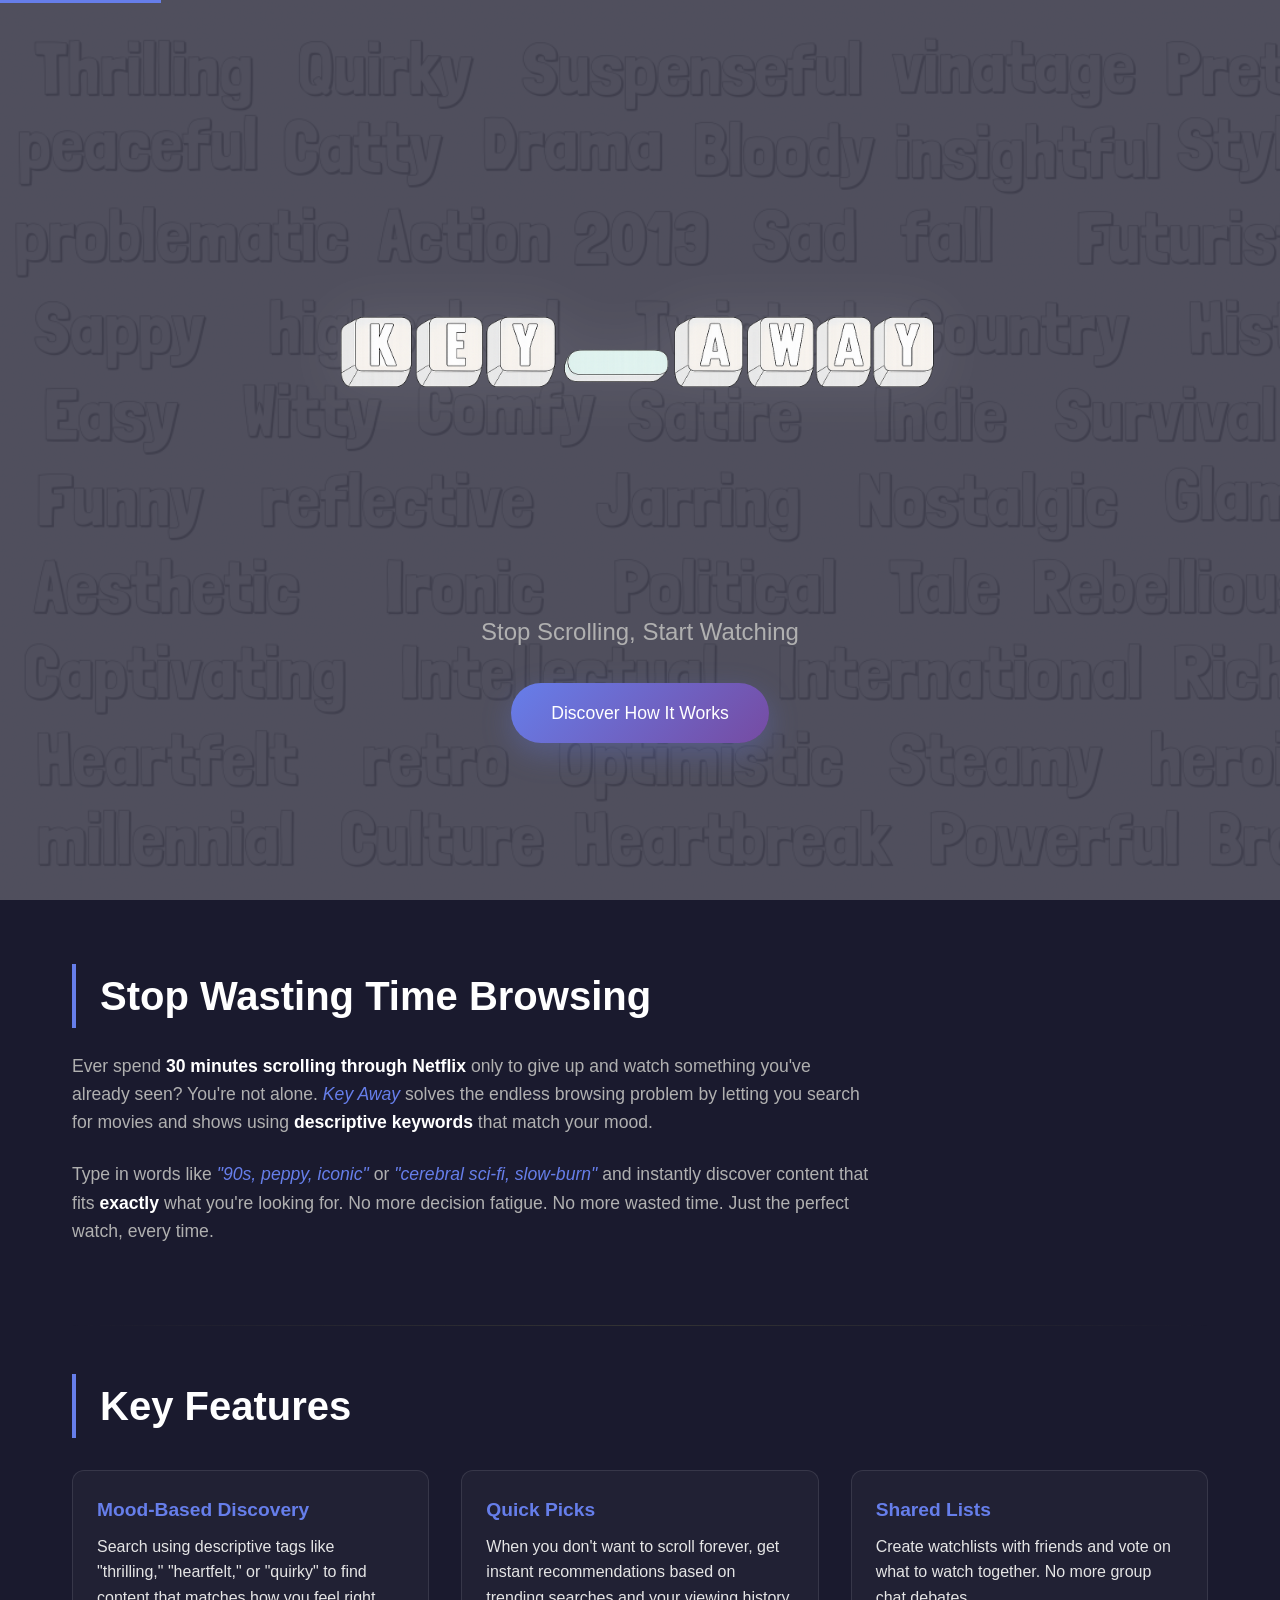
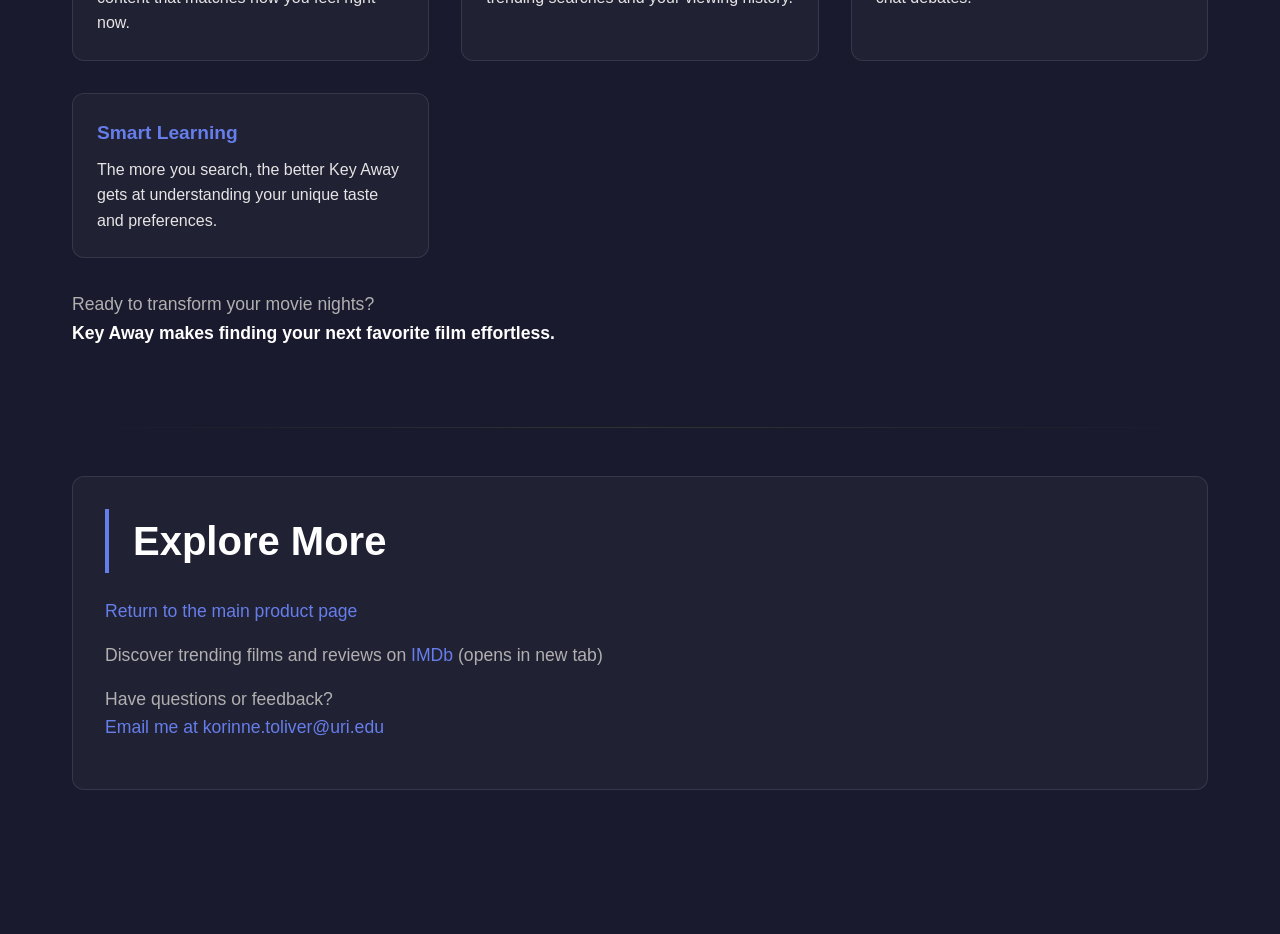
==== product_site/key_away.html @ 996a49e9 "index.html file add on/cpanel.yml add on Created a index.html file and created a cpanel deployment s" ====
<!DOCTYPE html>
<!-- 
    Name: Korinne Toliver
    Date: 12/02/2025
    Description: Key Away landing page - a keyword-based movie discovery platform
    AI-assisted suggestion: Enhanced styling, layout improvements, and responsive design
    with dark cinematic theme were refined with help from Claude.
-->
<html lang="en">

<head>
    <meta charset="UTF-8">
    <meta name="viewport" content="width=device-width, initial-scale=1.0">
    <title>Key Away – Find Your Perfect Watch in Seconds</title>

    <style>
        /* ===== CSS Reset ===== */
        * {
            margin: 0;
            padding: 0;
            box-sizing: border-box;
        }

        /* ===== Moving background image section ===== */
        .moving-bg {
            position: fixed;
            top: 0;
            left: 0;
            width: 195%;
            height: 100vh;
            background-image: url("background.png");
            background-repeat: repeat-x;
            background-size: contain;
            animation: slideBG 60s linear infinite;
            z-index: -1;
            opacity: 0.25;
        }

        @keyframes slideBG {
            from {
                transform: translateX(0);
            }
            to {
                transform: translateX(-50%);
            }
        }

        /* ===== Basic page typography/layout ===== */
        body {
            font-family: -apple-system, BlinkMacSystemFont, 'Segoe UI', Arial, sans-serif;
            background-color: #1a1a2e;
            color: #e5e5e5;
            line-height: 1.6;
            overflow-x: hidden;
        }

        /* ===== Hero Section ===== */
        .hero {
            min-height: 100vh;
            display: flex;
            flex-direction: column;
            align-items: center;
            justify-content: center;
            text-align: center;
            padding: 2rem;
            position: relative;
        }

        .logo-container {
            margin-bottom: 3rem;
            animation: fadeInDown 1s ease-out;
        }

        .logo-container img {
            width: 100%;
            max-width: 600px;
            height: auto;
            filter: drop-shadow(0 0 30px rgba(255, 255, 255, 0.1));
        }

        @keyframes fadeInDown {
            from {
                opacity: 0;
                transform: translateY(-30px);
            }
            to {
                opacity: 1;
                transform: translateY(0);
            }
        }

        .tagline {
            font-size: 1.5rem;
            font-weight: 300;
            margin-bottom: 2rem;
            color: #b0b0b0;
            animation: fadeIn 1.5s ease-out;
        }

        @keyframes fadeIn {
            from {
                opacity: 0;
            }
            to {
                opacity: 1;
            }
        }

        .cta-button {
            display: inline-block;
            padding: 1rem 2.5rem;
            font-size: 1.1rem;
            font-weight: 500;
            color: #ffffff;
            background: linear-gradient(135deg, #667eea 0%, #764ba2 100%);
            border: none;
            border-radius: 50px;
            text-decoration: none;
            cursor: pointer;
            transition: all 0.3s ease;
            box-shadow: 0 10px 30px rgba(102, 126, 234, 0.3);
            animation: fadeIn 2s ease-out;
        }

        .cta-button:hover {
            transform: translateY(-3px);
            box-shadow: 0 15px 40px rgba(102, 126, 234, 0.4);
        }

        .cta-button:focus {
            outline: 2px solid #667eea;
            outline-offset: 3px;
        }

        /* ===== Main Content ===== */
        main {
            max-width: 1200px;
            margin: 0 auto;
            padding: 4rem 2rem;
        }

        .content-section {
            margin-bottom: 5rem;
            animation: fadeInUp 1s ease-out;
        }

        @keyframes fadeInUp {
            from {
                opacity: 0;
                transform: translateY(30px);
            }
            to {
                opacity: 1;
                transform: translateY(0);
            }
        }

        h2 {
            font-size: 2.5rem;
            font-weight: 600;
            margin-bottom: 1.5rem;
            color: #ffffff;
            border-left: 4px solid #667eea;
            padding-left: 1.5rem;
        }

        p {
            font-size: 1.1rem;
            margin-bottom: 1.5rem;
            color: #b0b0b0;
            max-width: 800px;
        }

        strong {
            color: #ffffff;
            font-weight: 600;
        }

        em {
            color: #667eea;
            font-style: italic;
        }

        hr {
            border: none;
            height: 1px;
            background: linear-gradient(to right, transparent, #333, transparent);
            margin: 3rem 0;
        }

        /* ===== Features List ===== */
        .features-list {
            list-style: none;
            display: grid;
            grid-template-columns: repeat(auto-fit, minmax(280px, 1fr));
            gap: 2rem;
            margin: 2rem 0;
        }

        .features-list li {
            background: rgba(255, 255, 255, 0.03);
            padding: 1.5rem;
            border-radius: 12px;
            border: 1px solid rgba(255, 255, 255, 0.1);
            transition: all 0.3s ease;
        }

        .features-list li:hover {
            background: rgba(255, 255, 255, 0.05);
            transform: translateY(-5px);
            border-color: #667eea;
        }

        .features-list strong {
            display: block;
            font-size: 1.2rem;
            margin-bottom: 0.5rem;
            color: #667eea;
        }

        /* ===== Links Section ===== */
        .links-section {
            background: rgba(255, 255, 255, 0.03);
            padding: 2rem;
            border-radius: 12px;
            border: 1px solid rgba(255, 255, 255, 0.1);
        }

        .links-section p {
            margin-bottom: 1rem;
        }

        a {
            color: #667eea;
            text-decoration: none;
            border-bottom: 1px solid transparent;
            transition: all 0.3s ease;
            font-weight: 500;
        }

        a:hover {
            color: #764ba2;
            border-bottom-color: #764ba2;
        }

        a:focus {
            outline: 2px solid #667eea;
            outline-offset: 3px;
            border-radius: 2px;
        }

        /* ===== Skip to main content (accessibility) ===== */
        .skip-link {
            position: absolute;
            top: -40px;
            left: 0;
            background: #667eea;
            color: white;
            padding: 8px;
            text-decoration: none;
            z-index: 100;
        }

        .skip-link:focus {
            top: 0;
        }

        /* ===== Responsive Design ===== */
        @media (max-width: 768px) {
            .logo-container img {
                max-width: 90%;
            }

            .tagline {
                font-size: 1.2rem;
            }

            h2 {
                font-size: 2rem;
            }

            .features-list {
                grid-template-columns: 1fr;
            }

            main {
                padding: 3rem 1.5rem;
            }
        }
    </style>
</head>

<body>
    <!-- Skip to main content link for keyboard users -->
    <a href="#main-content" class="skip-link">Skip to main content</a>

    <!-- Background animation with mood words -->
    <div class="moving-bg" role="presentation" aria-hidden="true"></div>

    <!-- Hero Section -->
    <section class="hero">
        <div class="logo-container">
            <img src="keyaway_logo.png" alt="Key Away - Your keyword-based movie discovery platform">
        </div>
        
        <p class="tagline">Stop Scrolling, Start Watching</p>
        
        <a href="#main-content" class="cta-button">Discover How It Works</a>
    </section>

    <!-- Main Content -->
    <main id="main-content">

        <!-- About Section -->
        <section class="content-section">
            <h2>Stop Wasting Time Browsing</h2>

            <p>
                Ever spend <strong>30 minutes scrolling through Netflix</strong> only to give up and 
                watch something you've already seen? You're not alone. <em>Key Away</em> solves the 
                endless browsing problem by letting you search for movies and shows using 
                <strong>descriptive keywords</strong> that match your mood.
            </p>

            <p>
                Type in words like <em>"90s, peppy, iconic"</em> or <em>"cerebral sci-fi, slow-burn"</em> 
                and instantly discover content that fits <strong>exactly</strong> what you're looking for. 
                No more decision fatigue. No more wasted time. Just the perfect watch, every time.
            </p>
        </section>

        <hr>

        <!-- Features Section -->
        <section class="content-section">
            <h2>Key Features</h2>

            <ul class="features-list">
                <li>
                    <strong>Mood-Based Discovery</strong>
                    Search using descriptive tags like "thrilling," "heartfelt," or "quirky" 
                    to find content that matches how you feel right now.
                </li>
                <li>
                    <strong>Quick Picks</strong>
                    When you don't want to scroll forever, get instant recommendations 
                    based on trending searches and your viewing history.
                </li>
                <li>
                    <strong>Shared Lists</strong>
                    Create watchlists with friends and vote on what to watch together. 
                    No more group chat debates.
                </li>
                <li>
                    <strong>Smart Learning</strong>
                    The more you search, the better Key Away gets at understanding 
                    your unique taste and preferences.
                </li>
            </ul>

            <p>
                Ready to transform your movie nights?<br>
                <strong>Key Away makes finding your next favorite film effortless.</strong>
            </p>
        </section>

        <hr>

        <!-- Links Section -->
        <section class="content-section links-section">
            <h2>Explore More</h2>

            <p>
                <a href="index.html">Return to the main product page</a>
            </p>

            <p>
                Discover trending films and reviews on 
                <a href="https://www.imdb.com" target="_blank" rel="noopener noreferrer">
                    IMDb
                </a> (opens in new tab)
            </p>

            <p>
                Have questions or feedback?<br>
                <a href="mailto:korinne.toliver@uri.edu">Email me at korinne.toliver@uri.edu</a>
            </p>
        </section>

    </main>

</body>

</html>
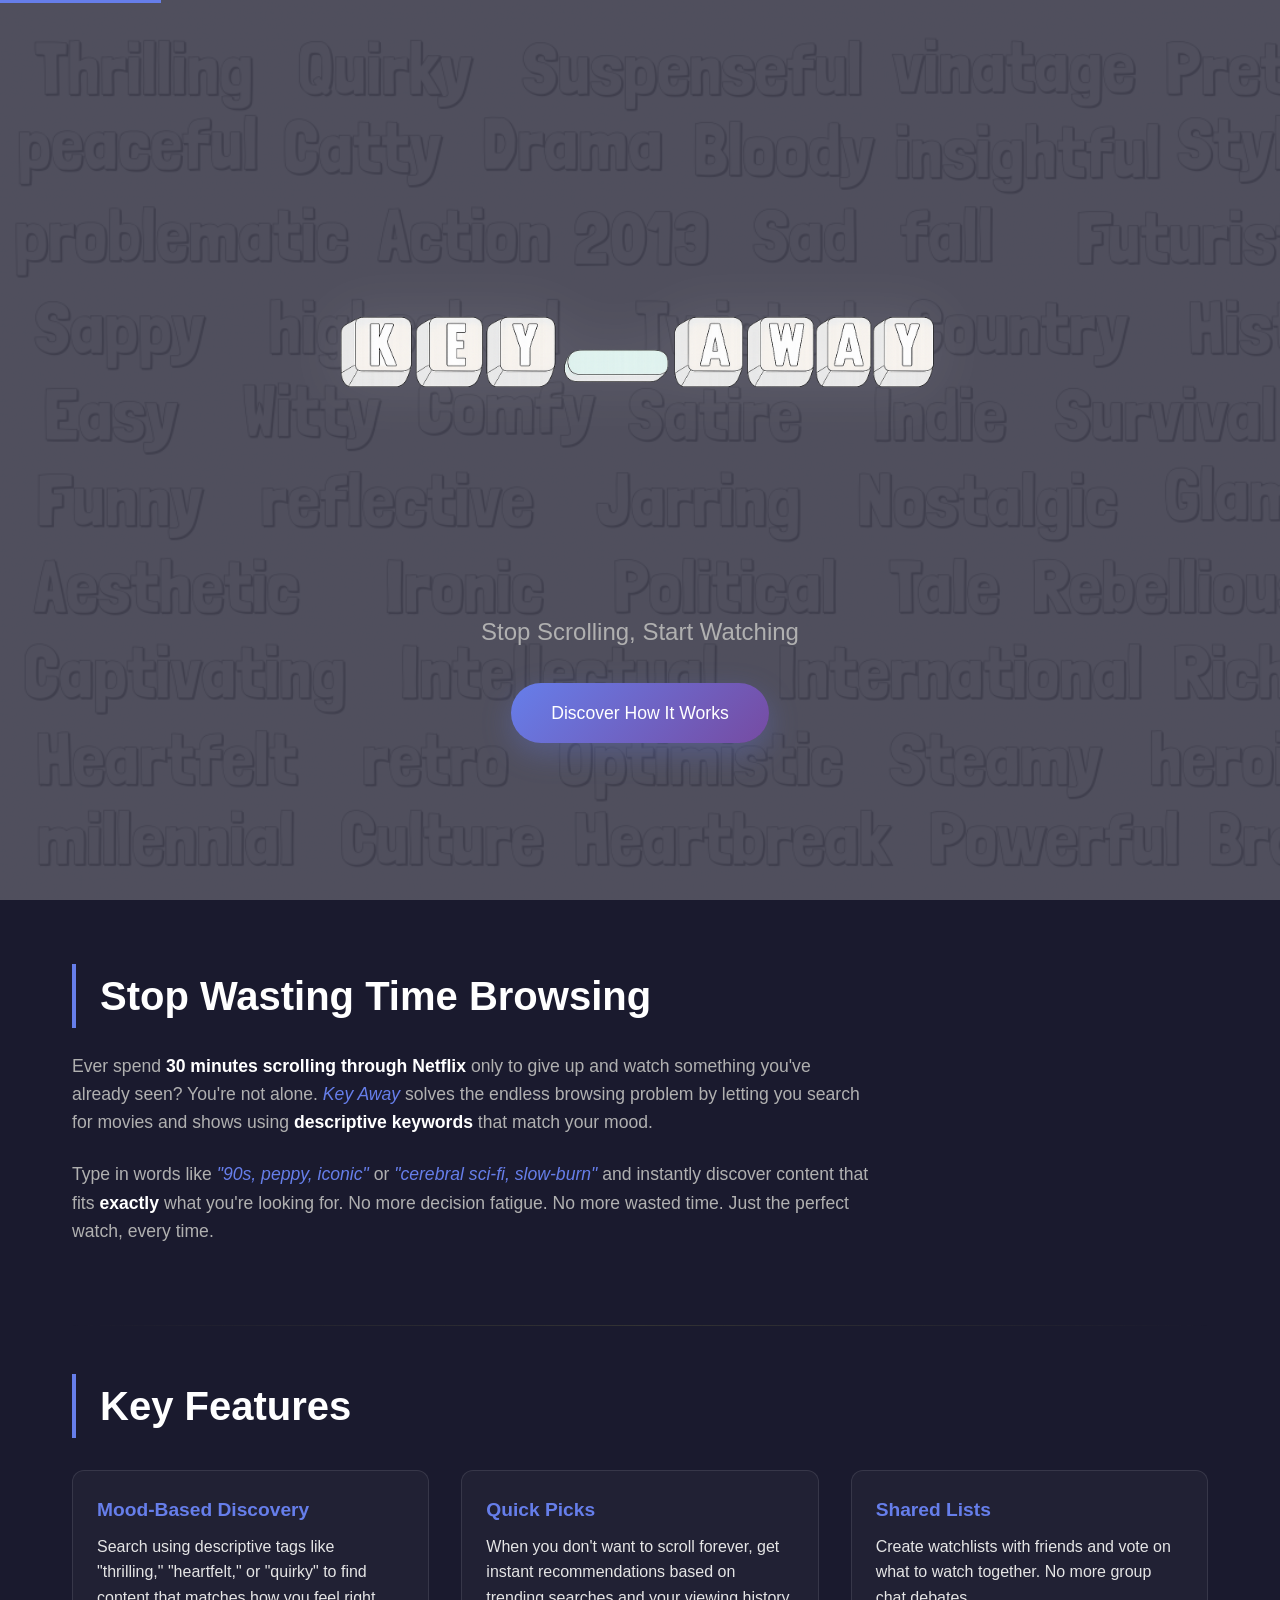
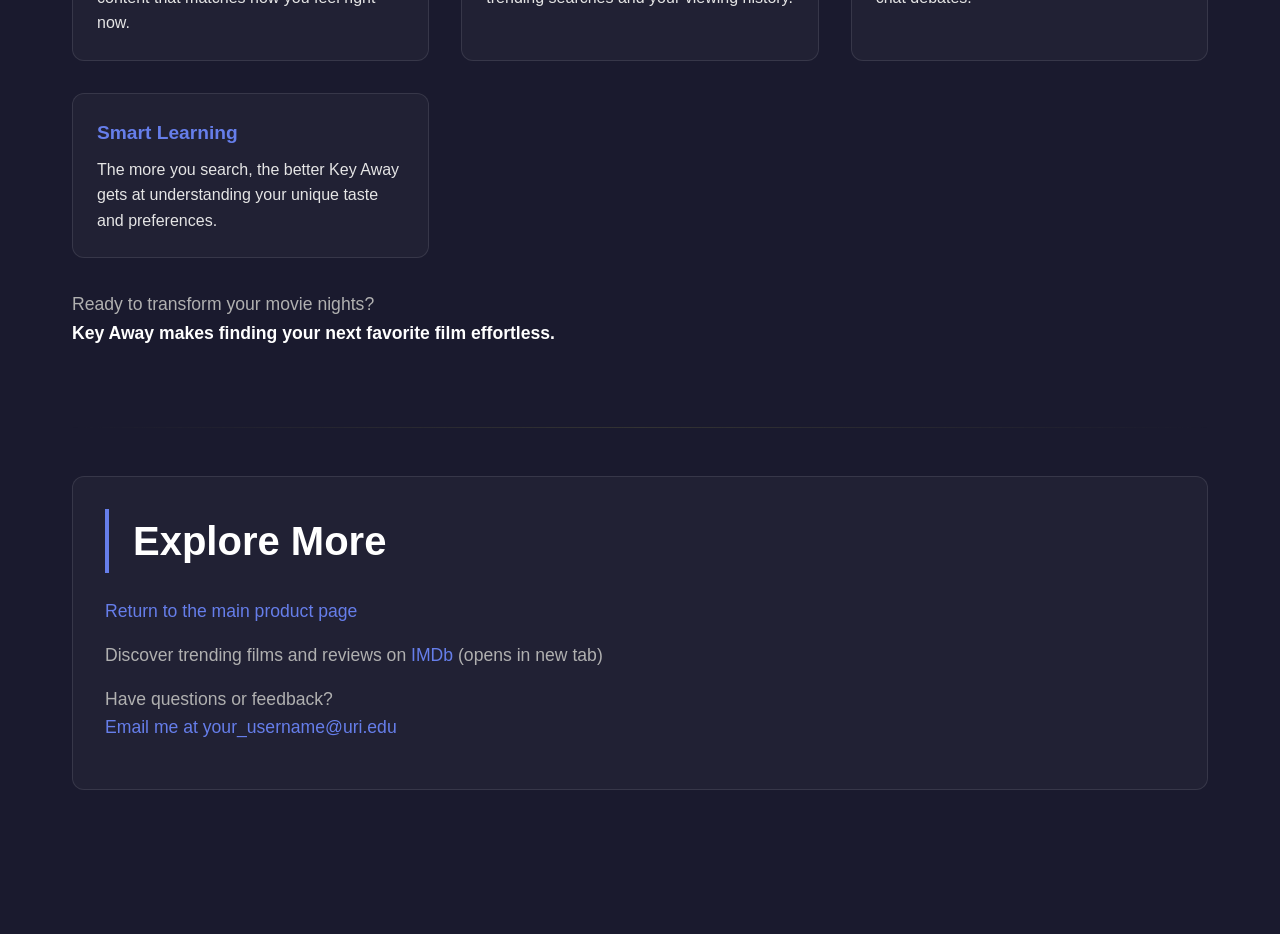
==== commit 165dbf45: "updated key_away.html Added link to webpage on cpanel" ====
--- a/product_site/key_away.html
+++ b/product_site/key_away.html
@@ -371,7 +371,7 @@
             <h2>Explore More</h2>
 
             <p>
-                <a href="index.html">Return to the main product page</a>
+                <a href="https://korinnetoliver.rhody.dev/portfolio/key_away.html">Return to the main product page</a>
             </p>
 
             <p>
@@ -383,7 +383,7 @@
 
             <p>
                 Have questions or feedback?<br>
-                <a href="mailto:korinne.toliver@uri.edu">Email me at korinne.toliver@uri.edu</a>
+                <a href="mailto:your_username@uri.edu">Email me at your_username@uri.edu</a>
             </p>
         </section>
 
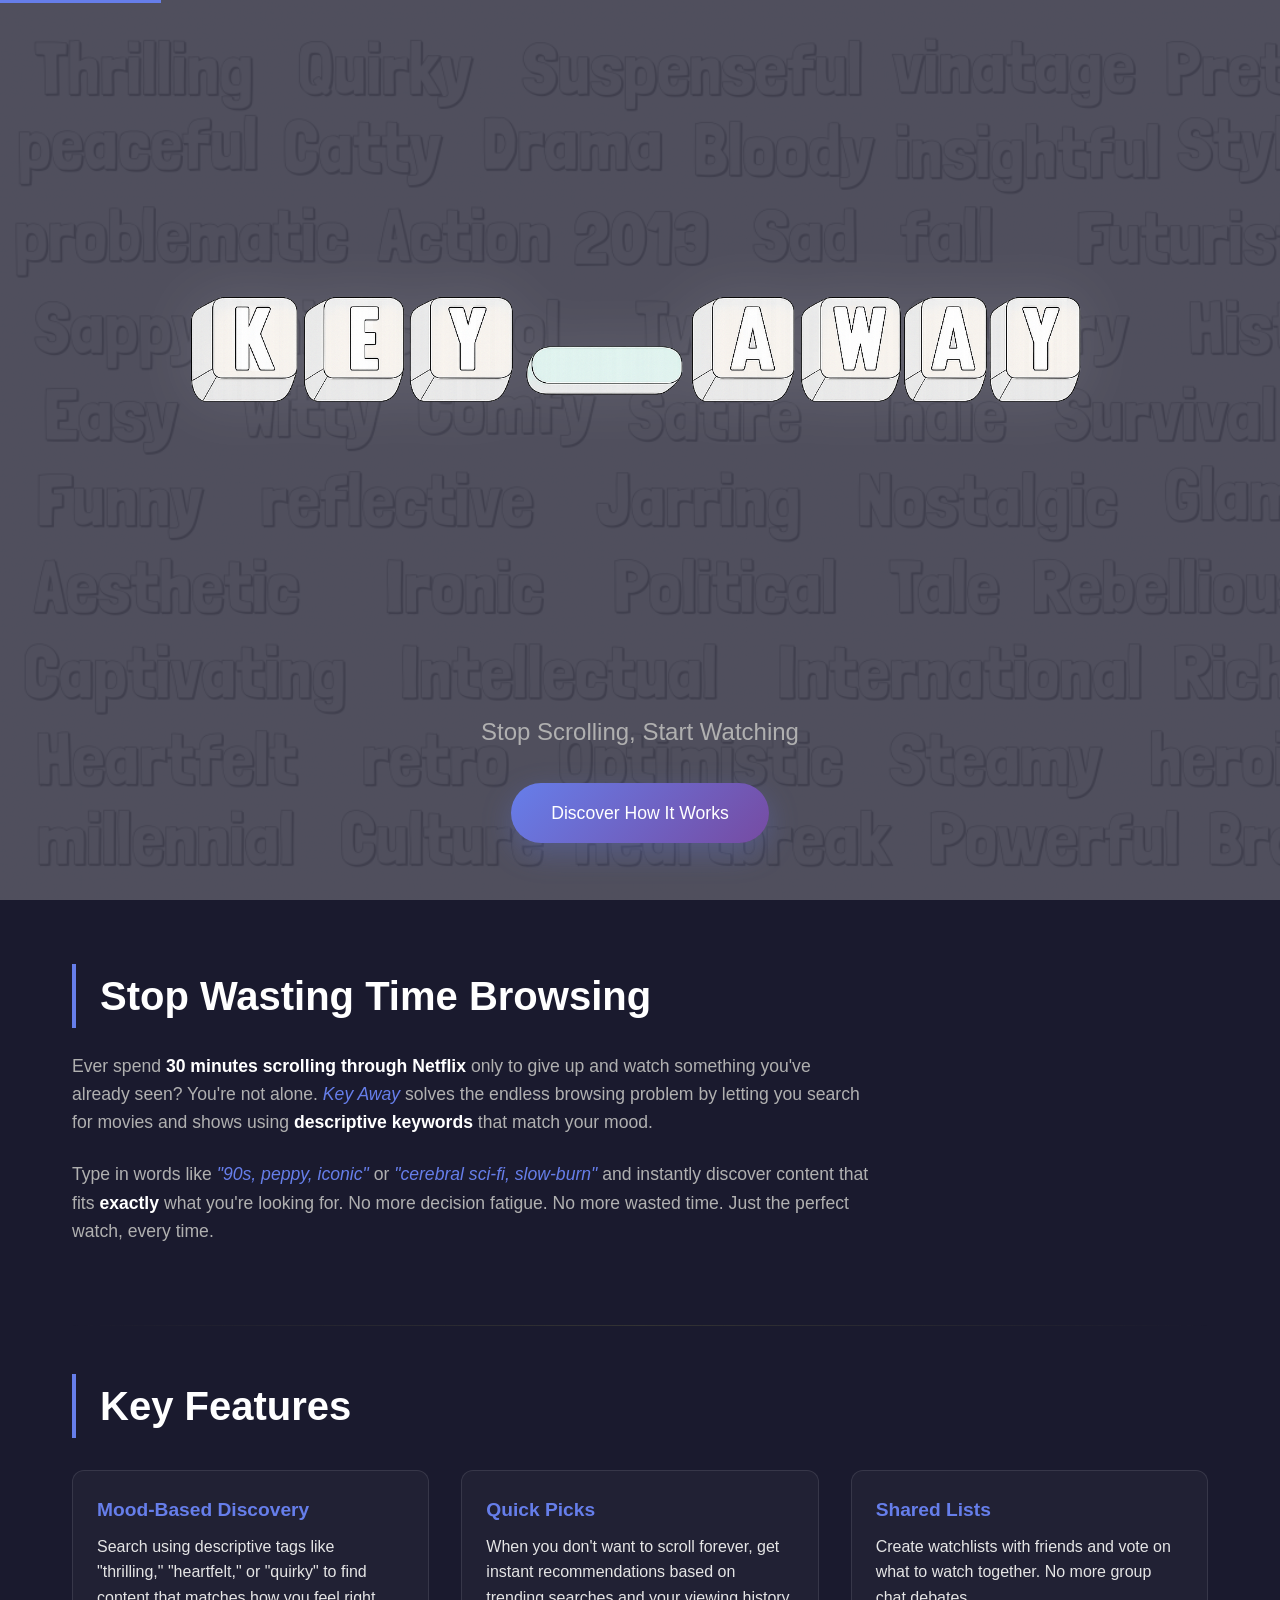
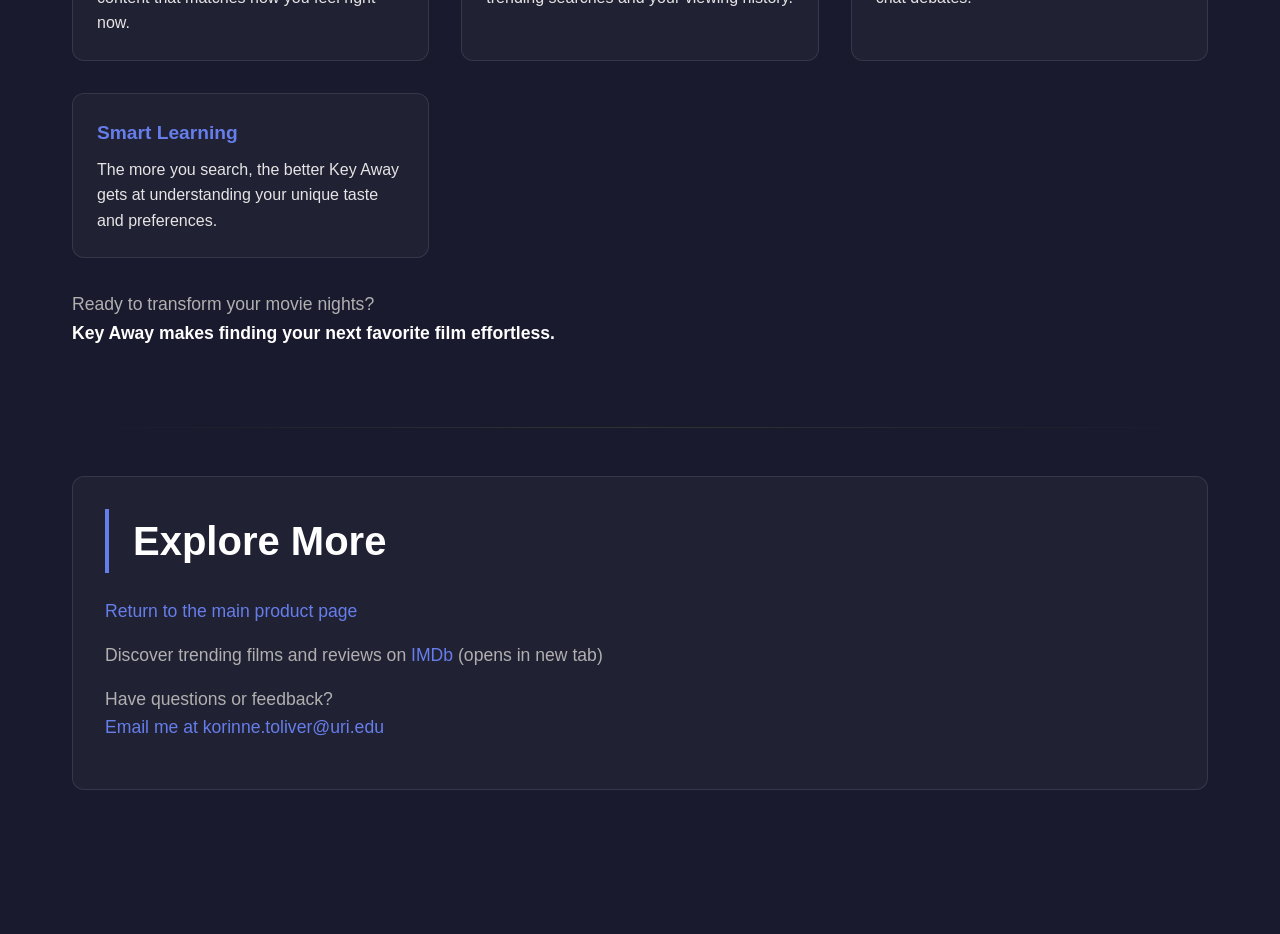
==== commit 95a52339: "example_webpage.html add on images inside product_site add on new pngs add on added a new index.html" ====
--- a/product_site/key_away.html
+++ b/product_site/key_away.html
@@ -28,7 +28,7 @@
             left: 0;
             width: 195%;
             height: 100vh;
-            background-image: url("background.png");
+            background-image: url("Images/background.png");
             background-repeat: repeat-x;
             background-size: contain;
             animation: slideBG 60s linear infinite;
@@ -72,8 +72,8 @@
         }
 
         .logo-container img {
-            width: 100%;
-            max-width: 600px;
+            width: 100;
+            max-width: 900px;
             height: auto;
             filter: drop-shadow(0 0 30px rgba(255, 255, 255, 0.1));
         }
@@ -300,7 +300,7 @@
     <!-- Hero Section -->
     <section class="hero">
         <div class="logo-container">
-            <img src="keyaway_logo.png" alt="Key Away - Your keyword-based movie discovery platform">
+            <img src="Images/keyaway_logo.png" alt="Key Away - Your keyword-based movie discovery platform">
         </div>
         
         <p class="tagline">Stop Scrolling, Start Watching</p>
@@ -383,7 +383,7 @@
 
             <p>
                 Have questions or feedback?<br>
-                <a href="mailto:your_username@uri.edu">Email me at your_username@uri.edu</a>
+                <a href="mailto:korinne.toliver@uri.edu">Email me at korinne.toliver@uri.edu</a>
             </p>
         </section>
 
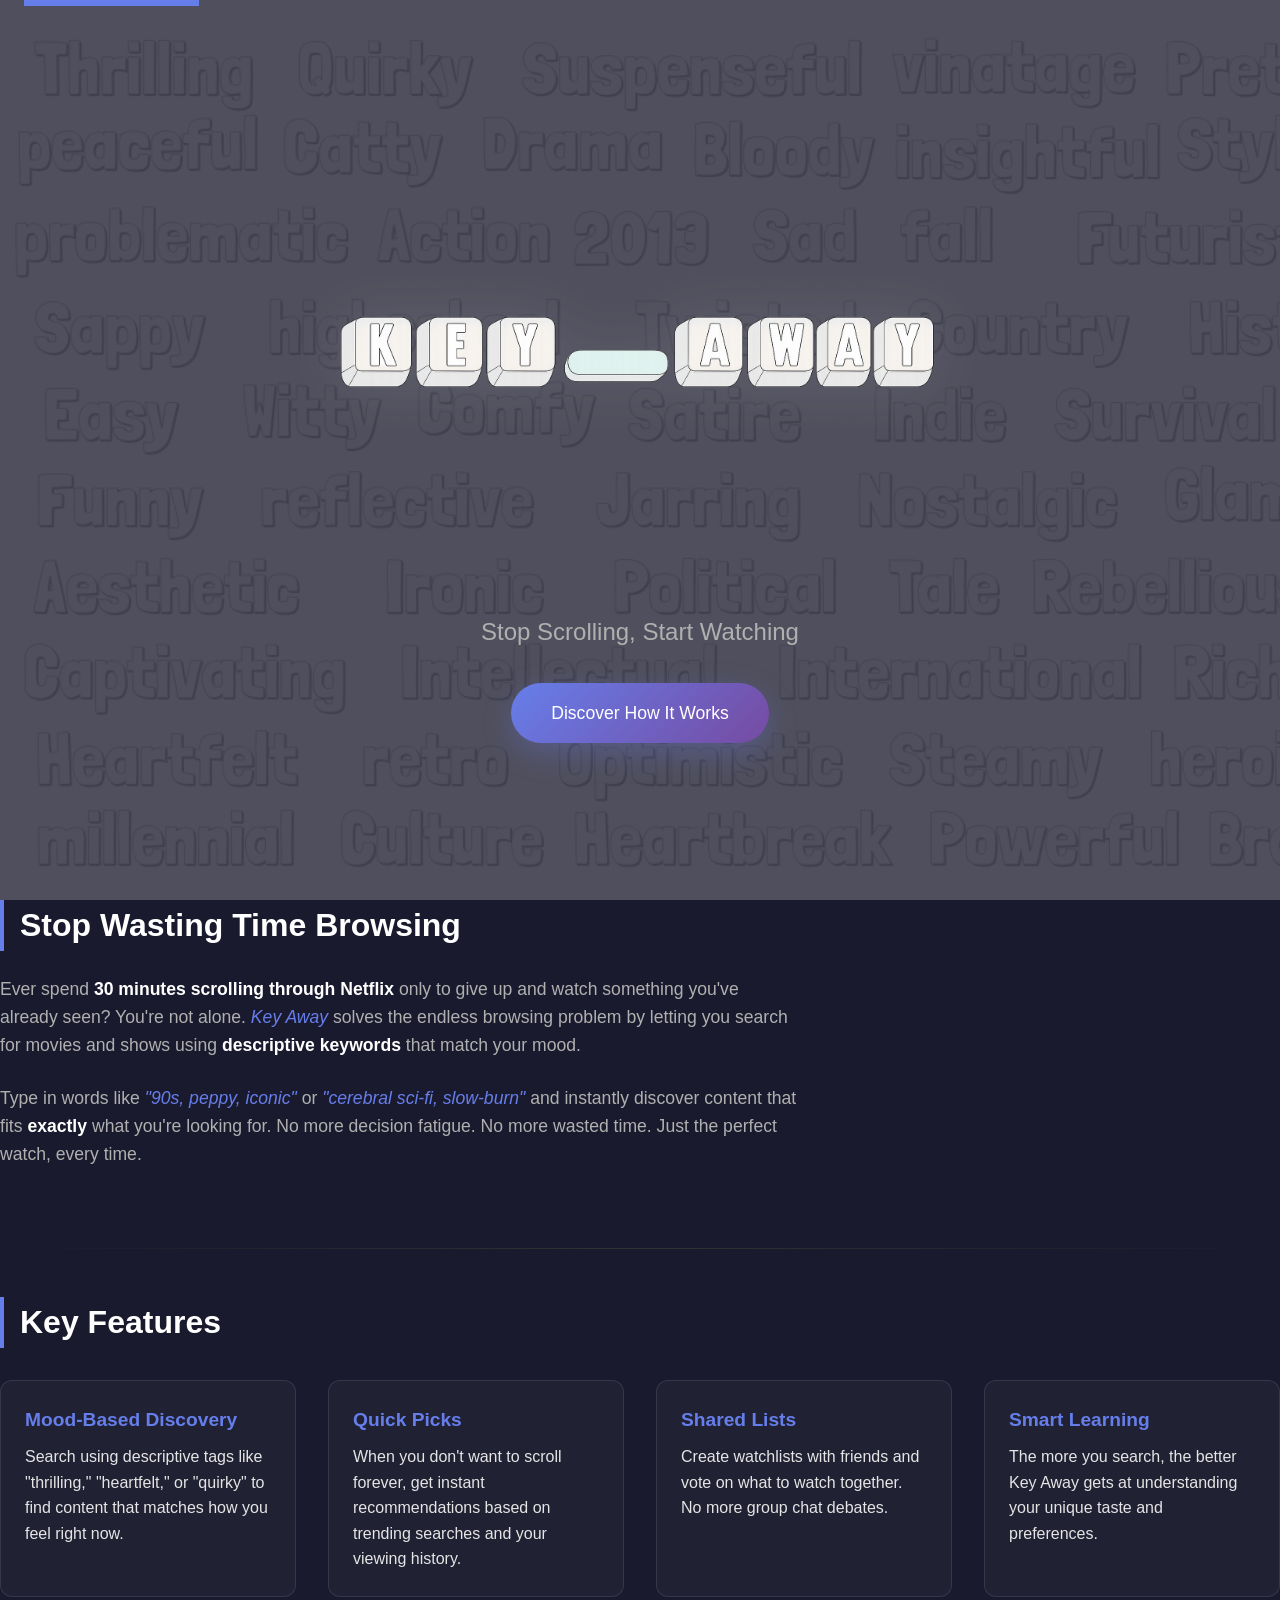
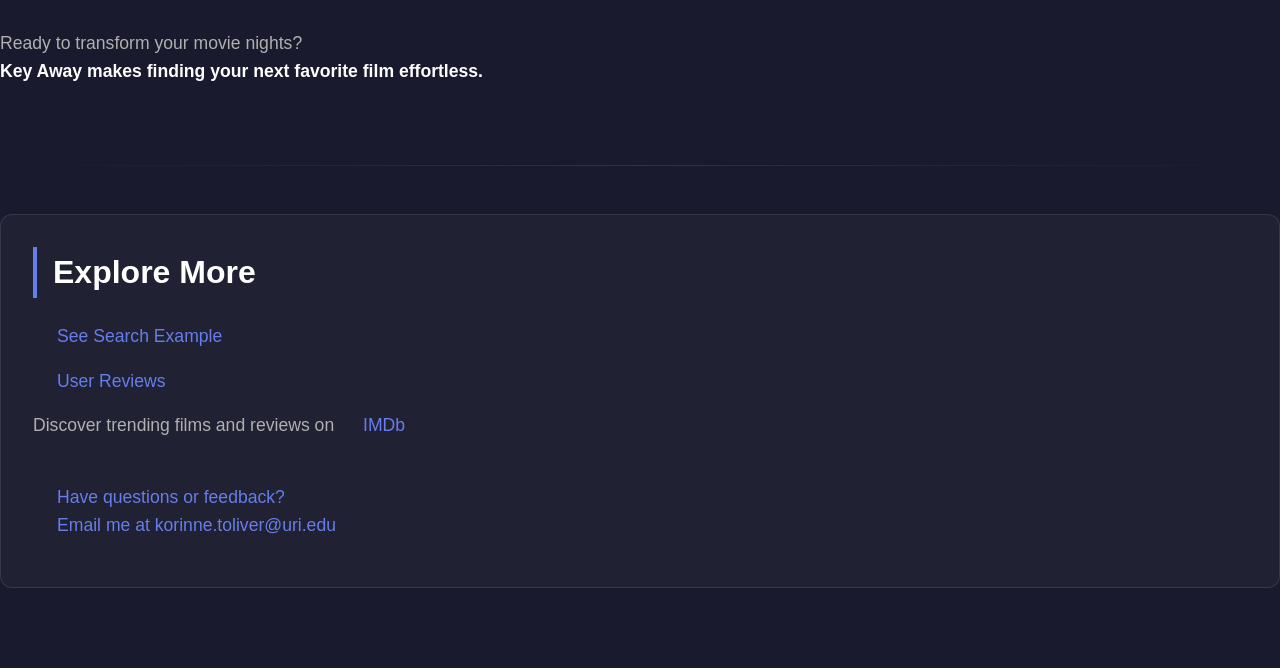
==== commit f89f55fc: "add style sheet/added a review.html file added a styl.css shett and made a review.html file" ====
--- a/product_site/key_away.html
+++ b/product_site/key_away.html
@@ -11,286 +11,13 @@
 <head>
     <meta charset="UTF-8">
     <meta name="viewport" content="width=device-width, initial-scale=1.0">
-    <title>Key Away – Find Your Perfect Watch in Seconds</title>
-
-    <style>
-        /* ===== CSS Reset ===== */
-        * {
-            margin: 0;
-            padding: 0;
-            box-sizing: border-box;
-        }
-
-        /* ===== Moving background image section ===== */
-        .moving-bg {
-            position: fixed;
-            top: 0;
-            left: 0;
-            width: 195%;
-            height: 100vh;
-            background-image: url("Images/background.png");
-            background-repeat: repeat-x;
-            background-size: contain;
-            animation: slideBG 60s linear infinite;
-            z-index: -1;
-            opacity: 0.25;
-        }
-
-        @keyframes slideBG {
-            from {
-                transform: translateX(0);
-            }
-            to {
-                transform: translateX(-50%);
-            }
-        }
-
-        /* ===== Basic page typography/layout ===== */
-        body {
-            font-family: -apple-system, BlinkMacSystemFont, 'Segoe UI', Arial, sans-serif;
-            background-color: #1a1a2e;
-            color: #e5e5e5;
-            line-height: 1.6;
-            overflow-x: hidden;
-        }
-
-        /* ===== Hero Section ===== */
-        .hero {
-            min-height: 100vh;
-            display: flex;
-            flex-direction: column;
-            align-items: center;
-            justify-content: center;
-            text-align: center;
-            padding: 2rem;
-            position: relative;
-        }
-
-        .logo-container {
-            margin-bottom: 3rem;
-            animation: fadeInDown 1s ease-out;
-        }
-
-        .logo-container img {
-            width: 100;
-            max-width: 900px;
-            height: auto;
-            filter: drop-shadow(0 0 30px rgba(255, 255, 255, 0.1));
-        }
-
-        @keyframes fadeInDown {
-            from {
-                opacity: 0;
-                transform: translateY(-30px);
-            }
-            to {
-                opacity: 1;
-                transform: translateY(0);
-            }
-        }
-
-        .tagline {
-            font-size: 1.5rem;
-            font-weight: 300;
-            margin-bottom: 2rem;
-            color: #b0b0b0;
-            animation: fadeIn 1.5s ease-out;
-        }
-
-        @keyframes fadeIn {
-            from {
-                opacity: 0;
-            }
-            to {
-                opacity: 1;
-            }
-        }
-
-        .cta-button {
-            display: inline-block;
-            padding: 1rem 2.5rem;
-            font-size: 1.1rem;
-            font-weight: 500;
-            color: #ffffff;
-            background: linear-gradient(135deg, #667eea 0%, #764ba2 100%);
-            border: none;
-            border-radius: 50px;
-            text-decoration: none;
-            cursor: pointer;
-            transition: all 0.3s ease;
-            box-shadow: 0 10px 30px rgba(102, 126, 234, 0.3);
-            animation: fadeIn 2s ease-out;
-        }
-
-        .cta-button:hover {
-            transform: translateY(-3px);
-            box-shadow: 0 15px 40px rgba(102, 126, 234, 0.4);
-        }
-
-        .cta-button:focus {
-            outline: 2px solid #667eea;
-            outline-offset: 3px;
-        }
-
-        /* ===== Main Content ===== */
-        main {
-            max-width: 1200px;
-            margin: 0 auto;
-            padding: 4rem 2rem;
-        }
-
-        .content-section {
-            margin-bottom: 5rem;
-            animation: fadeInUp 1s ease-out;
-        }
-
-        @keyframes fadeInUp {
-            from {
-                opacity: 0;
-                transform: translateY(30px);
-            }
-            to {
-                opacity: 1;
-                transform: translateY(0);
-            }
-        }
-
-        h2 {
-            font-size: 2.5rem;
-            font-weight: 600;
-            margin-bottom: 1.5rem;
-            color: #ffffff;
-            border-left: 4px solid #667eea;
-            padding-left: 1.5rem;
-        }
-
-        p {
-            font-size: 1.1rem;
-            margin-bottom: 1.5rem;
-            color: #b0b0b0;
-            max-width: 800px;
-        }
-
-        strong {
-            color: #ffffff;
-            font-weight: 600;
-        }
-
-        em {
-            color: #667eea;
-            font-style: italic;
-        }
-
-        hr {
-            border: none;
-            height: 1px;
-            background: linear-gradient(to right, transparent, #333, transparent);
-            margin: 3rem 0;
-        }
-
-        /* ===== Features List ===== */
-        .features-list {
-            list-style: none;
-            display: grid;
-            grid-template-columns: repeat(auto-fit, minmax(280px, 1fr));
-            gap: 2rem;
-            margin: 2rem 0;
-        }
-
-        .features-list li {
-            background: rgba(255, 255, 255, 0.03);
-            padding: 1.5rem;
-            border-radius: 12px;
-            border: 1px solid rgba(255, 255, 255, 0.1);
-            transition: all 0.3s ease;
-        }
-
-        .features-list li:hover {
-            background: rgba(255, 255, 255, 0.05);
-            transform: translateY(-5px);
-            border-color: #667eea;
-        }
-
-        .features-list strong {
-            display: block;
-            font-size: 1.2rem;
-            margin-bottom: 0.5rem;
-            color: #667eea;
-        }
-
-        /* ===== Links Section ===== */
-        .links-section {
-            background: rgba(255, 255, 255, 0.03);
-            padding: 2rem;
-            border-radius: 12px;
-            border: 1px solid rgba(255, 255, 255, 0.1);
-        }
-
-        .links-section p {
-            margin-bottom: 1rem;
-        }
-
-        a {
-            color: #667eea;
-            text-decoration: none;
-            border-bottom: 1px solid transparent;
-            transition: all 0.3s ease;
-            font-weight: 500;
-        }
-
-        a:hover {
-            color: #764ba2;
-            border-bottom-color: #764ba2;
-        }
-
-        a:focus {
-            outline: 2px solid #667eea;
-            outline-offset: 3px;
-            border-radius: 2px;
-        }
-
-        /* ===== Skip to main content (accessibility) ===== */
-        .skip-link {
-            position: absolute;
-            top: -40px;
-            left: 0;
-            background: #667eea;
-            color: white;
-            padding: 8px;
-            text-decoration: none;
-            z-index: 100;
-        }
-
-        .skip-link:focus {
-            top: 0;
-        }
-
-        /* ===== Responsive Design ===== */
-        @media (max-width: 768px) {
-            .logo-container img {
-                max-width: 90%;
-            }
-
-            .tagline {
-                font-size: 1.2rem;
-            }
-
-            h2 {
-                font-size: 2rem;
-            }
-
-            .features-list {
-                grid-template-columns: 1fr;
-            }
-
-            main {
-                padding: 3rem 1.5rem;
-            }
-        }
-    </style>
+    <title>Key Away - Find Your Perfect Watch in Seconds</title>
+    
+    <!-- Link to external stylesheet -->
+    <link rel="stylesheet" href="styles.css">
 </head>
 
-<body>
+<body class="home-page">
     <!-- Skip to main content link for keyboard users -->
     <a href="#main-content" class="skip-link">Skip to main content</a>
 
@@ -305,7 +32,7 @@
         
         <p class="tagline">Stop Scrolling, Start Watching</p>
         
-        <a href="#main-content" class="cta-button">Discover How It Works</a>
+        <a href="example_webpage.html" class="cta-button">Discover How It Works</a>
     </section>
 
     <!-- Main Content -->
@@ -371,14 +98,18 @@
             <h2>Explore More</h2>
 
             <p>
-                <a href="https://korinnetoliver.rhody.dev/portfolio/key_away.html">Return to the main product page</a>
+                <a href="example_webpage.html">See Search Example</a>
+            </p>
+
+            <p>
+                <a href="review.html">User Reviews</a>
             </p>
 
             <p>
                 Discover trending films and reviews on 
                 <a href="https://www.imdb.com" target="_blank" rel="noopener noreferrer">
                     IMDb
-                </a> (opens in new tab)
+                
             </p>
 
             <p>
--- a/product_site/styles.css
+++ b/product_site/styles.css
@@ -0,0 +1,778 @@
+/* 
+    Name: Korinne Toliver
+    Date: 12/08/2025
+    Description: External stylesheet for Key Away website - provides consistent styling
+                 across all pages including layout, colors, typography, and responsive design
+    AI-assisted suggestion: Page layout structure, grid systems, form styling, card designs,
+                           hero header with overlay, and responsive breakpoints were created
+                           with help from Claude. See separate AI documentation for details.
+*/
+
+/* ===== Moving background animation (for key_away.html only) ===== */
+.moving-bg {
+    position: fixed;
+    top: 0;
+    left: 0;
+    width: 195%;
+    height: 100vh;
+    background-image: url("Images/background.png");
+    background-repeat: repeat-x;
+    background-size: contain;
+    animation: slideBG 60s linear infinite;
+    z-index: -1;
+    opacity: 0.25;
+}
+
+@keyframes slideBG {
+    from {
+        transform: translateX(0);
+    }
+    to {
+        transform: translateX(-50%);
+    }
+}
+
+/* ===== Hero Section (for key_away.html) ===== */
+.hero {
+    min-height: 100vh;
+    display: flex;
+    flex-direction: column;
+    align-items: center;
+    justify-content: center;
+    text-align: center;
+    padding: 2rem;
+    position: relative;
+}
+
+.logo-container {
+    margin-bottom: 3rem;
+    animation: fadeInDown 1s ease-out;
+}
+
+.logo-container img {
+    width: 100%;
+    max-width: 600px;
+    height: auto;
+    filter: drop-shadow(0 0 30px rgba(255, 255, 255, 0.1));
+}
+
+@keyframes fadeInDown {
+    from {
+        opacity: 0;
+        transform: translateY(-30px);
+    }
+    to {
+        opacity: 1;
+        transform: translateY(0);
+    }
+}
+
+.tagline {
+    font-size: 1.5rem;
+    font-weight: 300;
+    margin-bottom: 2rem;
+    color: #b0b0b0;
+    animation: fadeIn 1.5s ease-out;
+}
+
+@keyframes fadeIn {
+    from {
+        opacity: 0;
+    }
+    to {
+        opacity: 1;
+    }
+}
+
+@keyframes fadeInUp {
+    from {
+        opacity: 0;
+        transform: translateY(30px);
+    }
+    to {
+        opacity: 1;
+        transform: translateY(0);
+    }
+}
+
+.cta-button {
+    display: inline-block;
+    padding: 1rem 2.5rem;
+    font-size: 1.1rem;
+    font-weight: 500;
+    color: #ffffff;
+    background: linear-gradient(135deg, #667eea 0%, #764ba2 100%);
+    border: none;
+    border-radius: 50px;
+    text-decoration: none;
+    cursor: pointer;
+    transition: all 0.3s ease;
+    box-shadow: 0 10px 30px rgba(102, 126, 234, 0.3);
+    animation: fadeIn 2s ease-out;
+}
+
+.cta-button:hover {
+    transform: translateY(-3px);
+    box-shadow: 0 15px 40px rgba(102, 126, 234, 0.4);
+}
+
+.cta-button:focus {
+    outline: 2px solid #667eea;
+    outline-offset: 3px;
+}
+
+.content-section {
+    margin-bottom: 5rem;
+    animation: fadeInUp 1s ease-out;
+}
+
+/* ===== Features List ===== */
+.features-list {
+    list-style: none;
+    display: grid;
+    grid-template-columns: repeat(auto-fit, minmax(280px, 1fr));
+    gap: 2rem;
+    margin: 2rem 0;
+}
+
+.features-list li {
+    background: rgba(255, 255, 255, 0.03);
+    padding: 1.5rem;
+    border-radius: 12px;
+    border: 1px solid rgba(255, 255, 255, 0.1);
+    transition: all 0.3s ease;
+}
+
+.features-list li:hover {
+    background: rgba(255, 255, 255, 0.05);
+    transform: translateY(-5px);
+    border-color: #667eea;
+}
+
+.features-list strong {
+    display: block;
+    font-size: 1.2rem;
+    margin-bottom: 0.5rem;
+    color: #667eea;
+}
+
+/* ===== Links Section ===== */
+.links-section {
+    background: rgba(255, 255, 255, 0.03);
+    padding: 2rem;
+    border-radius: 12px;
+    border: 1px solid rgba(255, 255, 255, 0.1);
+}
+
+.links-section p {
+    margin-bottom: 1rem;
+}
+
+/* ===== Skip to main content (accessibility) ===== */
+.skip-link {
+    position: absolute;
+    top: -40px;
+    left: 0;
+    background: #667eea;
+    color: white;
+    padding: 8px;
+    text-decoration: none;
+    z-index: 100;
+}
+
+.skip-link:focus {
+    top: 0;
+}
+
+/* ===== Override body for key_away.html ===== */
+body.home-page {
+    overflow-x: hidden;
+    padding: 0;
+}
+
+/* ===== CSS Reset ===== */
+* {
+    margin: 0;
+    padding: 0;
+    box-sizing: border-box;
+}
+
+/* ===== Basic page styling ===== */
+body {
+    font-family: -apple-system, BlinkMacSystemFont, 'Segoe UI', Arial, sans-serif;
+    background-color: #1a1a2e;
+    color: #e5e5e5;
+    line-height: 1.6;
+    padding: 2rem;
+}
+
+/* ===== Header Section ===== */
+header {
+    max-width: 1400px;
+    margin: 0 auto 4rem;
+    text-align: center;
+    padding: 2rem 2rem 0;
+}
+
+.logo {
+    max-width: 700px;
+    width: 100%;
+    height: auto;
+    margin: 0 auto;
+    display: block;
+    filter: drop-shadow(0 5px 20px rgba(0, 0, 0, 0.3));
+}
+
+/* ===== Search Info Section ===== */
+.search-info {
+    max-width: 1400px;
+    margin: 0 auto 3rem;
+    padding: 2rem;
+    background: rgba(255, 255, 255, 0.03);
+    border-radius: 12px;
+    border: 1px solid rgba(255, 255, 255, 0.1);
+}
+
+h1 {
+    font-size: 2rem;
+    color: #ffffff;
+    margin-bottom: 1rem;
+    border-left: 4px solid #667eea;
+    padding-left: 1rem;
+}
+
+.search-keywords {
+    font-size: 1.2rem;
+    color: #667eea;
+    font-weight: 600;
+    margin-bottom: 1rem;
+    display: none;
+}
+
+/* ===== Main Content ===== */
+main {
+    max-width: 1400px;
+    margin: 0 auto;
+}
+
+/* ===== Movie Results Grid ===== */
+.results-grid {
+    display: grid;
+    grid-template-columns: repeat(auto-fit, minmin(280px, 1fr));
+    gap: 2.5rem;
+    margin-bottom: 4rem;
+}
+
+.movie-card {
+    background: rgba(255, 255, 255, 0.03);
+    border-radius: 12px;
+    overflow: hidden;
+    border: 1px solid rgba(255, 255, 255, 0.1);
+    transition: all 0.3s ease;
+}
+
+.movie-card:hover {
+    transform: translateY(-10px);
+    border-color: #667eea;
+    box-shadow: 0 20px 40px rgba(102, 126, 234, 0.2);
+}
+
+.movie-poster {
+    width: 100%;
+    height: auto;
+    display: block;
+}
+
+.movie-info {
+    padding: 1.5rem;
+    text-align: center;
+}
+
+.movie-title {
+    font-size: 1.5rem;
+    font-weight: 600;
+    color: #ffffff;
+    margin-bottom: 0.5rem;
+}
+
+/* ===== Video Section ===== */
+.video-section {
+    margin: 4rem 0;
+    background: rgba(255, 255, 255, 0.03);
+    padding: 2rem;
+    border-radius: 12px;
+    border: 1px solid rgba(255, 255, 255, 0.1);
+}
+
+.video-container {
+    position: relative;
+    padding-bottom: 56.25%; /* 16:9 aspect ratio */
+    height: 0;
+    overflow: hidden;
+    max-width: 100%;
+    margin-top: 1.5rem;
+    border-radius: 8px;
+}
+
+.video-container iframe {
+    position: absolute;
+    top: 0;
+    left: 0;
+    width: 100%;
+    height: 100%;
+    border-radius: 8px;
+}
+
+/* ===== Table Section ===== */
+.table-section {
+    margin: 4rem 0;
+    background: rgba(255, 255, 255, 0.03);
+    padding: 2rem;
+    border-radius: 12px;
+    border: 1px solid rgba(255, 255, 255, 0.1);
+}
+
+h2 {
+    font-size: 2rem;
+    color: #ffffff;
+    margin-bottom: 1.5rem;
+    border-left: 4px solid #667eea;
+    padding-left: 1rem;
+}
+
+table {
+    width: 100%;
+    border-collapse: collapse;
+    margin-top: 1.5rem;
+}
+
+th {
+    background: rgba(102, 126, 234, 0.2);
+    color: #ffffff;
+    padding: 1rem;
+    text-align: left;
+    font-weight: 600;
+    border: 1px solid rgba(255, 255, 255, 0.1);
+}
+
+td {
+    padding: 1rem;
+    border: 1px solid rgba(255, 255, 255, 0.1);
+    color: #b0b0b0;
+}
+
+tr:hover {
+    background: rgba(255, 255, 255, 0.05);
+}
+
+/* ===== Form Section ===== */
+.form-section {
+    margin: 4rem 0;
+    background: rgba(255, 255, 255, 0.03);
+    padding: 2rem;
+    border-radius: 12px;
+    border: 1px solid rgba(255, 255, 255, 0.1);
+}
+
+form {
+    margin-top: 1.5rem;
+}
+
+.form-group {
+    margin-bottom: 1.5rem;
+}
+
+label {
+    display: block;
+    margin-bottom: 0.5rem;
+    color: #ffffff;
+    font-weight: 500;
+}
+
+input[type="text"],
+input[type="number"],
+select {
+    width: 100%;
+    padding: 0.75rem;
+    background: rgba(255, 255, 255, 0.05);
+    border: 1px solid rgba(255, 255, 255, 0.2);
+    border-radius: 8px;
+    color: #e5e5e5;
+    font-size: 1rem;
+}
+
+input[type="text"]:focus,
+input[type="number"]:focus,
+select:focus {
+    outline: none;
+    border-color: #667eea;
+    background: rgba(255, 255, 255, 0.08);
+}
+
+.checkbox-group {
+    display: flex;
+    gap: 2rem;
+    flex-wrap: wrap;
+}
+
+.checkbox-item {
+    display: flex;
+    align-items: center;
+    gap: 0.5rem;
+}
+
+input[type="checkbox"] {
+    width: 20px;
+    height: 20px;
+    cursor: pointer;
+}
+
+.submit-btn {
+    background: linear-gradient(135deg, #667eea 0%, #764ba2 100%);
+    color: #ffffff;
+    padding: 1rem 2.5rem;
+    border: none;
+    border-radius: 50px;
+    font-size: 1.1rem;
+    font-weight: 500;
+    cursor: pointer;
+    transition: all 0.3s ease;
+    margin-top: 1rem;
+}
+
+.submit-btn:hover {
+    transform: translateY(-3px);
+    box-shadow: 0 10px 30px rgba(102, 126, 234, 0.4);
+}
+
+/* ===== Navigation Links ===== */
+.nav-links {
+    text-align: center;
+    margin: 3rem 0;
+    padding: 2rem;
+    background: rgba(255, 255, 255, 0.03);
+    border-radius: 12px;
+    border: 1px solid rgba(255, 255, 255, 0.1);
+}
+
+a {
+    color: #667eea;
+    text-decoration: none;
+    font-weight: 500;
+    font-size: 1.1rem;
+    border-bottom: 2px solid transparent;
+    transition: all 0.3s ease;
+    margin: 0 1.5rem;
+}
+
+a:visited {
+    color: #764ba2;
+}
+
+a:hover {
+    color: #764ba2;
+    border-bottom-color: #764ba2;
+}
+
+a:focus {
+    outline: 2px solid #667eea;
+    outline-offset: 3px;
+    border-radius: 2px;
+}
+
+/* ===== Horizontal Rule ===== */
+hr {
+    border: none;
+    height: 1px;
+    background: linear-gradient(to right, transparent, #333, transparent);
+    margin: 3rem 0;
+}
+
+/* ===== Paragraph Styling ===== */
+p {
+    font-size: 1.1rem;
+    margin-bottom: 1.5rem;
+    color: #b0b0b0;
+    max-width: 800px;
+}
+
+strong {
+    color: #ffffff;
+    font-weight: 600;
+}
+
+em {
+    color: #667eea;
+    font-style: italic;
+}
+
+/* ===== REVIEW PAGE SPECIFIC STYLES ===== */
+
+/* Override body background for review page */
+body.review-page {
+    background-color: #ffe0e6;
+    padding: 0;
+}
+
+/* ===== Hero Header with Background Image ===== */
+/* AI-assisted suggestion: Hero section design with overlay effect */
+.hero-header {
+    background-image: url('Images/customer_reviews_bg.jpg');
+    background-size: cover;
+    background-position: center;
+    background-repeat: no-repeat;
+    min-height: 60vh;
+    display: flex;
+    flex-direction: column;
+    align-items: center;
+    justify-content: center;
+    text-align: center;
+    padding: 4rem 2rem;
+    position: relative;
+}
+
+/* Dark overlay for better text readability */
+.hero-header::before {
+    content: '';
+    position: absolute;
+    top: 0;
+    left: 0;
+    right: 0;
+    bottom: 0;
+    background: rgba(10, 22, 40, 0.7);
+    z-index: 1;
+}
+
+.hero-content {
+    position: relative;
+    z-index: 2;
+}
+
+.hero-header .logo {
+    max-width: 400px;
+}
+
+.subtitle {
+    font-size: 1.3rem;
+    color: #e5e5e5;
+    margin-top: 1rem;
+    text-shadow: 1px 1px 5px rgba(0, 0, 0, 0.8);
+}
+
+/* ===== Stats Section ===== */
+/* AI-assisted suggestion: Statistics grid layout */
+.stats-section {
+    display: grid;
+    grid-template-columns: repeat(auto-fit, minmax(200px, 1fr));
+    gap: 2rem;
+    margin-bottom: 4rem;
+    padding: 2rem;
+    background: rgba(255, 255, 255, 0.03);
+    border-radius: 12px;
+    border: 1px solid rgba(255, 255, 255, 0.1);
+}
+
+.stat-card {
+    text-align: center;
+    padding: 1.5rem;
+}
+
+.stat-number {
+    font-size: 3rem;
+    font-weight: 700;
+    color: #667eea;
+    display: block;
+    margin-bottom: 0.5rem;
+}
+
+.stat-label {
+    font-size: 1rem;
+    color: #b0b0b0;
+}
+
+/* ===== Reviews Grid ===== */
+/* AI-assisted suggestion: Responsive grid for review cards */
+.reviews-grid {
+    display: grid;
+    grid-template-columns: repeat(auto-fit, minmax(350px, 1fr));
+    gap: 2rem;
+    margin-bottom: 3rem;
+}
+
+/* ===== Individual Review Card ===== */
+/* AI-assisted suggestion: Card design with hover effects */
+.review-card {
+    background: rgba(255, 255, 255, 0.03);
+    border-radius: 12px;
+    padding: 0;
+    border: 1px solid rgba(255, 255, 255, 0.1);
+    transition: all 0.3s ease;
+    overflow: hidden;
+}
+
+.review-card:hover {
+    transform: translateY(-5px);
+    border-color: #667eea;
+    box-shadow: 0 10px 30px rgba(102, 126, 234, 0.2);
+}
+
+/* ===== Movie Poster in Review ===== */
+.review-poster {
+    width: 100%;
+    height: 400px;
+    object-fit: cover;
+    display: block;
+}
+
+/* ===== Review Content ===== */
+.review-content {
+    padding: 2rem;
+}
+
+/* ===== Review Header ===== */
+.review-header {
+    display: flex;
+    justify-content: space-between;
+    align-items: center;
+    margin-bottom: 1rem;
+    padding-bottom: 1rem;
+    border-bottom: 1px solid rgba(255, 255, 255, 0.1);
+}
+
+.reviewer-name {
+    font-size: 1.2rem;
+    font-weight: 600;
+    color: #ffffff;
+}
+
+.review-date {
+    font-size: 0.9rem;
+    color: #888;
+}
+
+/* ===== Star Rating ===== */
+.star-rating {
+    color: #fbbf24;
+    font-size: 1.2rem;
+    margin-bottom: 1rem;
+}
+
+/* ===== Keywords Section in Review ===== */
+.keywords-searched {
+    background: rgba(102, 126, 234, 0.1);
+    padding: 1rem;
+    border-radius: 8px;
+    margin-bottom: 1rem;
+}
+
+.keywords-label {
+    font-size: 0.85rem;
+    color: #667eea;
+    font-weight: 600;
+    text-transform: uppercase;
+    letter-spacing: 1px;
+    margin-bottom: 0.5rem;
+}
+
+.keywords-list {
+    font-style: italic;
+    color: #e5e5e5;
+}
+
+/* ===== Review Text ===== */
+.review-text {
+    color: #b0b0b0;
+    line-height: 1.8;
+    margin-bottom: 1rem;
+}
+
+/* ===== Movie Found Section ===== */
+.movie-found {
+    margin-top: 1.5rem;
+    padding-top: 1.5rem;
+    border-top: 1px solid rgba(255, 255, 255, 0.1);
+}
+
+.movie-label {
+    font-size: 0.85rem;
+    color: #667eea;
+    font-weight: 600;
+    margin-bottom: 0.5rem;
+}
+
+/* ===== Accuracy Badge ===== */
+.accuracy-badge {
+    display: inline-block;
+    padding: 0.5rem 1rem;
+    border-radius: 20px;
+    font-size: 0.9rem;
+    font-weight: 600;
+    margin-top: 1rem;
+}
+
+.accuracy-high {
+    background: rgba(34, 197, 94, 0.2);
+    color: #22c55e;
+    border: 1px solid #22c55e;
+}
+
+/* ===== Responsive Design ===== */
+@media (max-width: 768px) {
+    body {
+        padding: 1rem;
+    }
+
+    .results-grid {
+        grid-template-columns: 1fr;
+        gap: 2rem;
+    }
+
+    h1 {
+        font-size: 1.5rem;
+    }
+
+    h2 {
+        font-size: 1.5rem;
+    }
+
+    table {
+        font-size: 0.9rem;
+    }
+
+    th, td {
+        padding: 0.75rem 0.5rem;
+    }
+
+    .hero-header {
+        min-height: 50vh;
+    }
+
+    .stats-section {
+        grid-template-columns: 1fr;
+    }
+
+    .nav-links a {
+        display: block;
+        margin: 1rem 0;
+    }
+
+    .review-poster {
+        height: 300px;
+    }
+
+    .logo-container img {
+        max-width: 90%;
+    }
+
+    .tagline {
+        font-size: 1.2rem;
+    }
+
+    .features-list {
+        grid-template-columns: 1fr;
+    }
+
+    main {
+        padding: 3rem 1.5rem;
+    }
+}
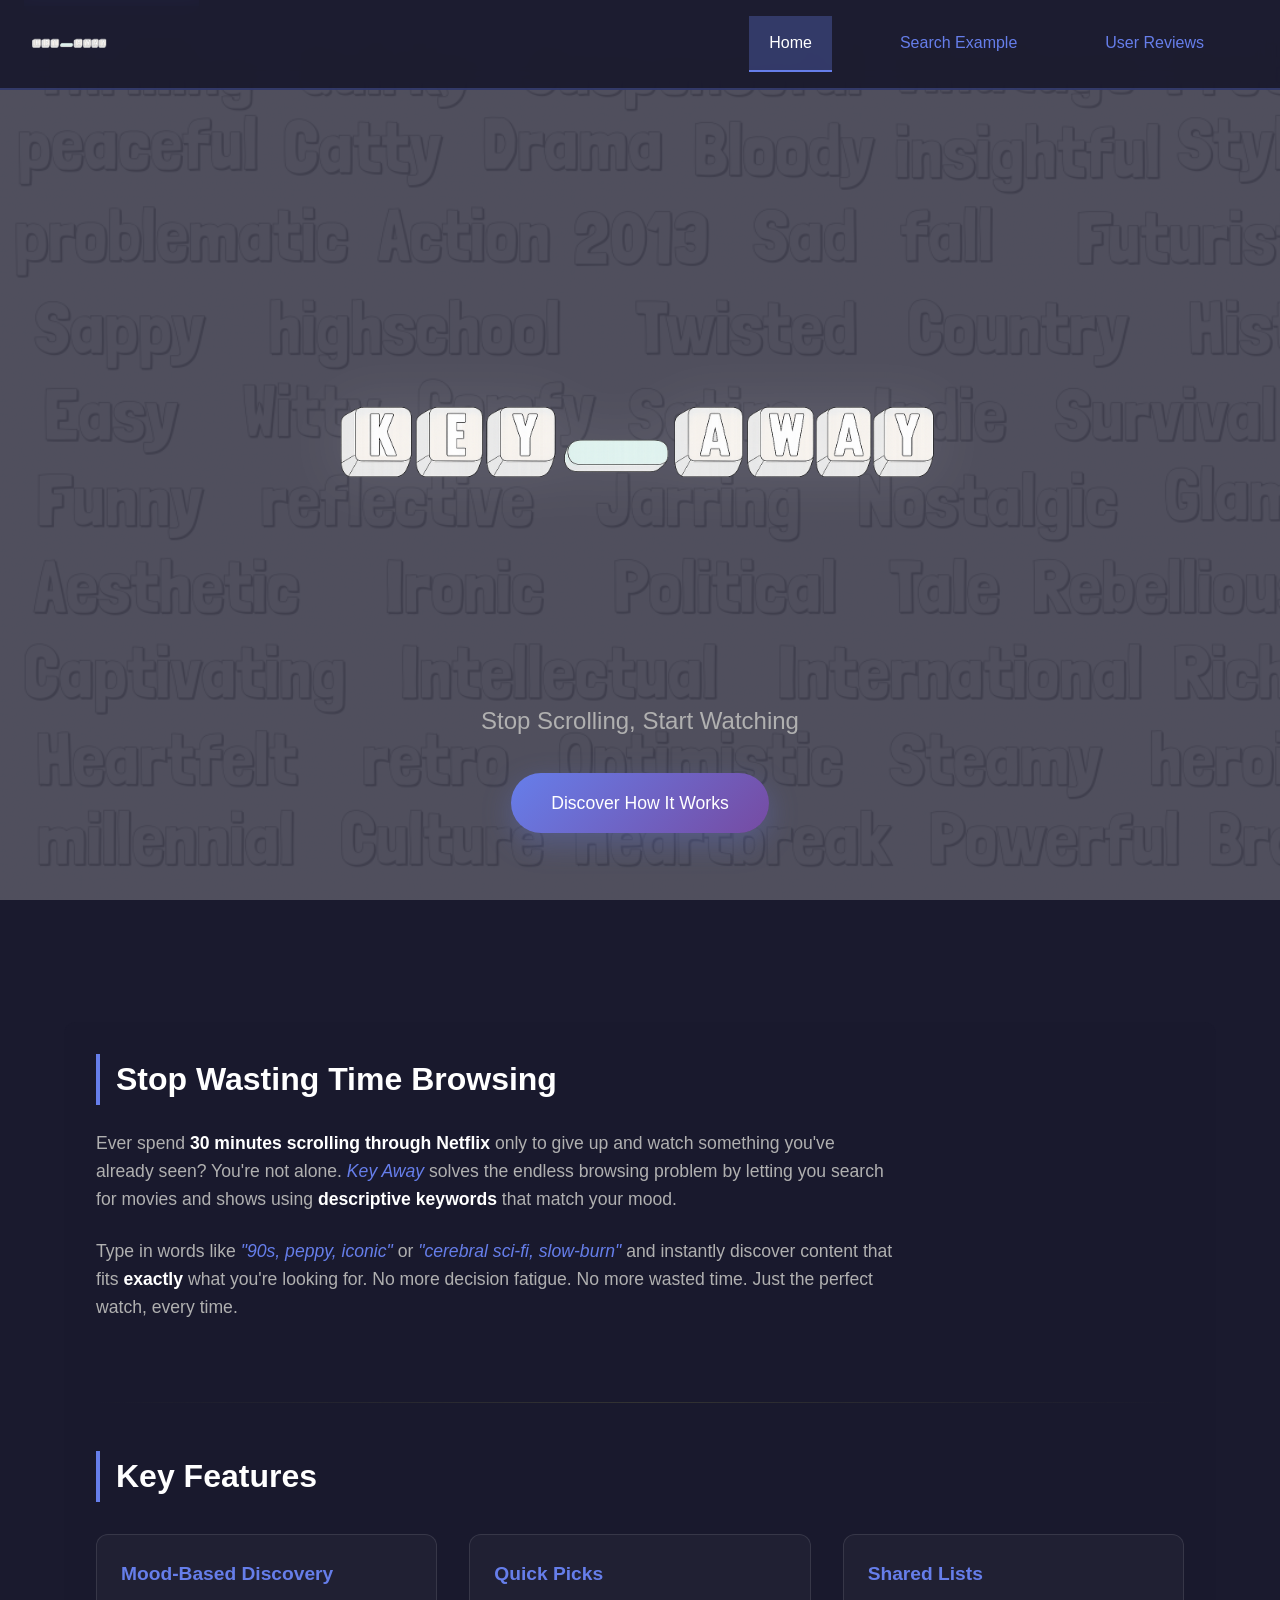
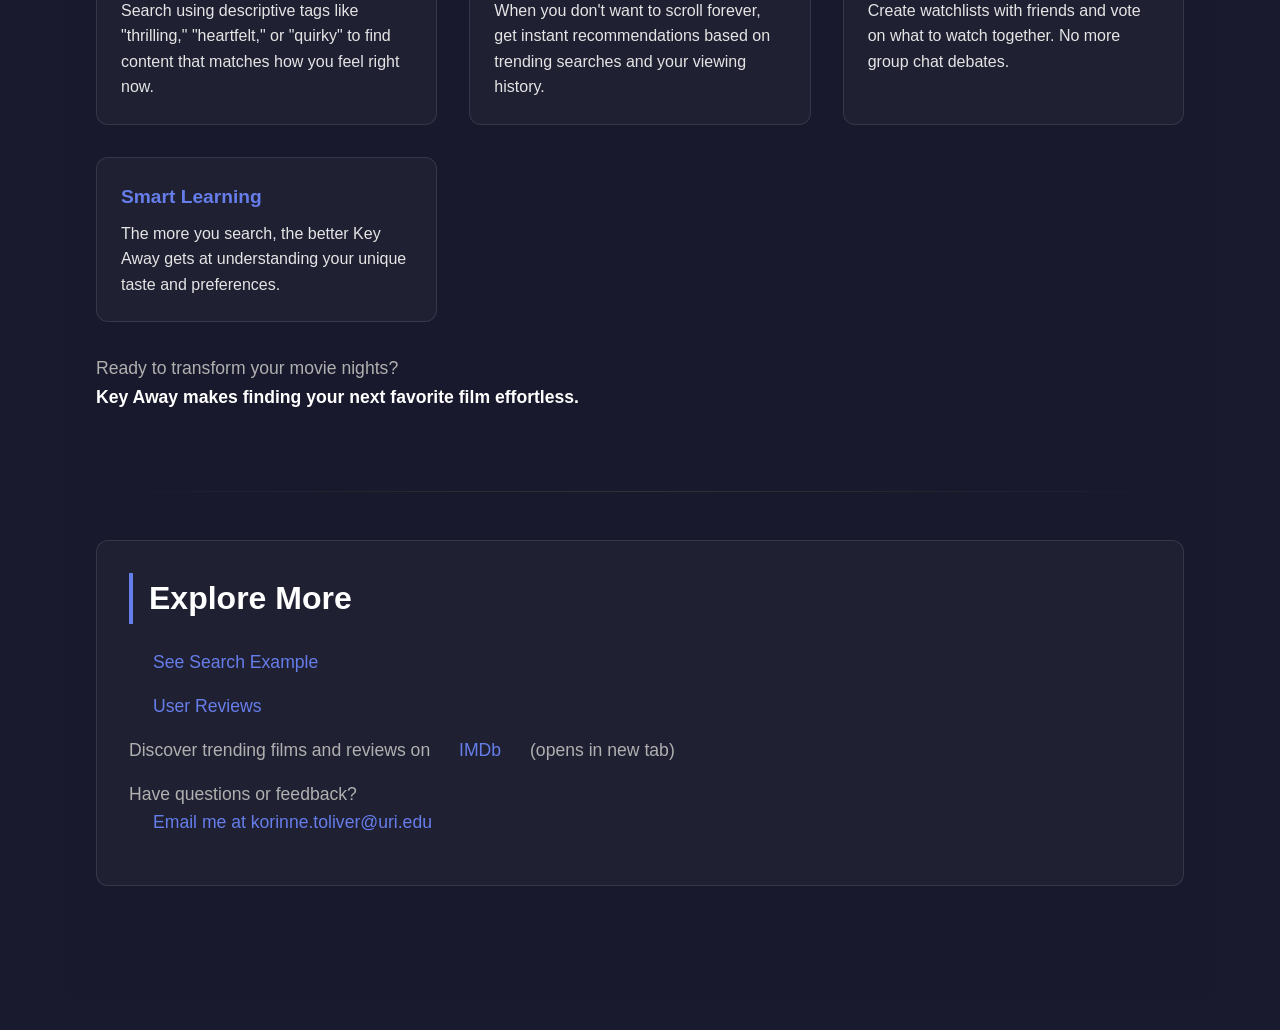
==== commit bb13a419: "Updated files" ====
--- a/product_site/key_away.html
+++ b/product_site/key_away.html
@@ -1,7 +1,7 @@
 <!DOCTYPE html>
 <!-- 
     Name: Korinne Toliver
-    Date: 12/02/2025
+    Date: 12/08/2025
     Description: Key Away landing page - a keyword-based movie discovery platform
     AI-assisted suggestion: Enhanced styling, layout improvements, and responsive design
     with dark cinematic theme were refined with help from Claude.
@@ -24,6 +24,20 @@
     <!-- Background animation with mood words -->
     <div class="moving-bg" role="presentation" aria-hidden="true"></div>
 
+    <!-- Header with Logo and Navigation -->
+    <header class="site-header">
+        <div class="header-container">
+            <div class="logo-nav">
+                <img src="Images/keyaway_logo.png" alt="Key Away Logo" class="header-logo">
+            </div>
+            <nav class="main-nav">
+                <a href="key_away.html" class="nav-link active">Home</a>
+                <a href="example_webpage.html" class="nav-link">Search Example</a>
+                <a href="review.html" class="nav-link">User Reviews</a>
+            </nav>
+        </div>
+    </header>
+
     <!-- Hero Section -->
     <section class="hero">
         <div class="logo-container">
@@ -36,7 +50,7 @@
     </section>
 
     <!-- Main Content -->
-    <main id="main-content">
+    <main id="main-content" class="content-wrapper">
 
         <!-- About Section -->
         <section class="content-section">
@@ -109,7 +123,7 @@
                 Discover trending films and reviews on 
                 <a href="https://www.imdb.com" target="_blank" rel="noopener noreferrer">
                     IMDb
-                
+                </a> (opens in new tab)
             </p>
 
             <p>
--- a/product_site/styles.css
+++ b/product_site/styles.css
@@ -2,11 +2,125 @@
     Name: Korinne Toliver
     Date: 12/08/2025
     Description: External stylesheet for Key Away website - provides consistent styling
-                 across all pages including layout, colors, typography, and responsive design
+                 across all pages including layout, colors, typography, and responsive design.
+                 Part II additions include: header navigation, content wrapper with box model,
+                 floating images, and enhanced responsive media queries.
     AI-assisted suggestion: Page layout structure, grid systems, form styling, card designs,
-                           hero header with overlay, and responsive breakpoints were created
-                           with help from Claude. See separate AI documentation for details.
+                           hero header with overlay, responsive breakpoints, and navigation
+                           system were created with help from Claude. 
+                           See separate AI documentation for details.
 */
+
+/* ===== CSS Reset ===== */
+* {
+    margin: 0;
+    padding: 0;
+    box-sizing: border-box;
+}
+
+/* ===== PART II: HEADER SECTION ===== */
+/* Site header with navigation - appears on all pages */
+.site-header {
+    overflow: hidden; /* Clips content and handles overflow */
+    background-color: rgba(26, 26, 46, 0.95);
+    padding: 1rem 2rem;
+    position: sticky;
+    top: 0;
+    z-index: 100;
+    border-bottom: 2px solid rgba(102, 126, 234, 0.3);
+    backdrop-filter: blur(10px);
+}
+
+.header-container {
+    max-width: 1400px;
+    margin: 0 auto;
+    display: flex;
+    justify-content: space-between;
+    align-items: center;
+}
+
+/* Logo in header */
+.header-logo {
+    height: 50px;
+    width: auto;
+    float: left; /* Float left */
+}
+
+/* Main navigation */
+.main-nav {
+    float: right; /* Float right */
+}
+
+.nav-link {
+    float: left; /* Navigation links float left */
+    display: block;
+    color: #667eea;
+    text-align: center;
+    padding: 14px 20px;
+    text-decoration: none;
+    font-size: 1rem;
+    font-weight: 500;
+    transition: all 0.3s ease;
+    border-bottom: 2px solid transparent;
+}
+
+/* Mouse hover effect for navigation */
+.nav-link:hover {
+    color: #ffffff;
+    background-color: rgba(102, 126, 234, 0.2);
+    border-bottom-color: #764ba2;
+    transform: translateY(-2px);
+}
+
+/* Active/current page link styling */
+.nav-link.active {
+    color: #ffffff;
+    background-color: rgba(102, 126, 234, 0.3);
+    border-bottom-color: #667eea;
+}
+
+/* On click effect */
+.nav-link:active {
+    transform: translateY(0);
+    background-color: rgba(118, 75, 162, 0.4);
+}
+
+/* ===== PART II: MAIN CONTENT WRAPPER ===== */
+/* Content box using CSS box model - contains all body elements */
+.content-wrapper {
+    float: none; /* Center alignment */
+    width: 90%; /* Takes up 90% of available space */
+    max-width: 1400px;
+    margin: 2rem auto; /* Centers the content box */
+    padding: 2rem; /* Padding inside content box */
+    background-color: rgba(26, 26, 46, 0.6); /* Solid background for visibility */
+    border-radius: 12px;
+}
+
+/* ===== PART II: IMAGE FLOATING & MARGINS ===== */
+/* All content images float and have margins so text doesn't touch */
+.content-image {
+    float: left; /* Float left */
+    margin: 0 20px 20px 0; /* Margin so text doesn't rest against image */
+    max-width: 100%;
+    height: auto;
+    border-radius: 8px;
+}
+
+/* Alternative: images that float right */
+.content-image-right {
+    float: right;
+    margin: 0 0 20px 20px;
+    max-width: 100%;
+    height: auto;
+    border-radius: 8px;
+}
+
+/* All images scale to fit but never larger than original */
+img {
+    max-width: 100%;
+    height: auto;
+}
 
 /* ===== Moving background animation (for key_away.html only) ===== */
 .moving-bg {
@@ -190,37 +304,19 @@
     padding: 0;
 }
 
-/* ===== CSS Reset ===== */
-* {
-    margin: 0;
-    padding: 0;
-    box-sizing: border-box;
-}
-
 /* ===== Basic page styling ===== */
 body {
     font-family: -apple-system, BlinkMacSystemFont, 'Segoe UI', Arial, sans-serif;
     background-color: #1a1a2e;
     color: #e5e5e5;
     line-height: 1.6;
-    padding: 2rem;
-}
-
-/* ===== Header Section ===== */
-header {
+    padding: 0; /* Remove padding since header is now fixed */
+}
+
+/* ===== Main Content ===== */
+main {
     max-width: 1400px;
-    margin: 0 auto 4rem;
-    text-align: center;
-    padding: 2rem 2rem 0;
-}
-
-.logo {
-    max-width: 700px;
-    width: 100%;
-    height: auto;
     margin: 0 auto;
-    display: block;
-    filter: drop-shadow(0 5px 20px rgba(0, 0, 0, 0.3));
 }
 
 /* ===== Search Info Section ===== */
@@ -239,6 +335,7 @@
     margin-bottom: 1rem;
     border-left: 4px solid #667eea;
     padding-left: 1rem;
+    clear: both; /* Clear floats */
 }
 
 .search-keywords {
@@ -249,16 +346,10 @@
     display: none;
 }
 
-/* ===== Main Content ===== */
-main {
-    max-width: 1400px;
-    margin: 0 auto;
-}
-
 /* ===== Movie Results Grid ===== */
 .results-grid {
     display: grid;
-    grid-template-columns: repeat(auto-fit, minmin(280px, 1fr));
+    grid-template-columns: repeat(auto-fit, minmax(280px, 1fr)); /* FIXED: was minmin */
     gap: 2.5rem;
     margin-bottom: 4rem;
 }
@@ -445,7 +536,7 @@
     box-shadow: 0 10px 30px rgba(102, 126, 234, 0.4);
 }
 
-/* ===== Navigation Links ===== */
+/* ===== Navigation Links (bottom of page) ===== */
 .nav-links {
     text-align: center;
     margin: 3rem 0;
@@ -515,7 +606,6 @@
 }
 
 /* ===== Hero Header with Background Image ===== */
-/* AI-assisted suggestion: Hero section design with overlay effect */
 .hero-header {
     background-image: url('Images/customer_reviews_bg.jpg');
     background-size: cover;
@@ -552,6 +642,15 @@
     max-width: 400px;
 }
 
+.logo {
+    max-width: 700px;
+    width: 100%;
+    height: auto;
+    margin: 0 auto;
+    display: block;
+    filter: drop-shadow(0 5px 20px rgba(0, 0, 0, 0.3));
+}
+
 .subtitle {
     font-size: 1.3rem;
     color: #e5e5e5;
@@ -560,7 +659,6 @@
 }
 
 /* ===== Stats Section ===== */
-/* AI-assisted suggestion: Statistics grid layout */
 .stats-section {
     display: grid;
     grid-template-columns: repeat(auto-fit, minmax(200px, 1fr));
@@ -591,7 +689,6 @@
 }
 
 /* ===== Reviews Grid ===== */
-/* AI-assisted suggestion: Responsive grid for review cards */
 .reviews-grid {
     display: grid;
     grid-template-columns: repeat(auto-fit, minmax(350px, 1fr));
@@ -599,8 +696,7 @@
     margin-bottom: 3rem;
 }
 
-/* ===== Individual Review Card ===== */
-/* AI-assisted suggestion: Card design with hover effects */
+/* ===== Individual Review Card  ===== */
 .review-card {
     background: rgba(255, 255, 255, 0.03);
     border-radius: 12px;
@@ -716,10 +812,47 @@
     border: 1px solid #22c55e;
 }
 
-/* ===== Responsive Design ===== */
+/* ===== PART II: RESPONSIVE WEB DESIGN ===== */
+/* Media query for screens 600px or less */
+@media (max-width: 600px) {
+    /* Header links: don't float, display as block, text aligned left */
+    .nav-link {
+        float: none;
+        display: block;
+        text-align: left;
+        width: 100%;
+    }
+    
+    .main-nav {
+        float: none;
+        width: 100%;
+    }
+    
+    /* Main content: 100% width, larger font */
+    .content-wrapper {
+        width: 100%;
+        font-size: 1.15rem;
+    }
+    
+    /* Header adjustments for mobile */
+    .site-header {
+        padding: 1rem;
+    }
+    
+    .header-container {
+        flex-direction: column;
+    }
+    
+    .header-logo {
+        float: none;
+        margin-bottom: 1rem;
+    }
+}
+
+/* Additional responsive breakpoints */
 @media (max-width: 768px) {
     body {
-        padding: 1rem;
+        padding: 0;
     }
 
     .results-grid {
@@ -773,6 +906,10 @@
     }
 
     main {
-        padding: 3rem 1.5rem;
+        padding: 1rem;
+    }
+    
+    .content-wrapper {
+        padding: 1rem;
     }
 }
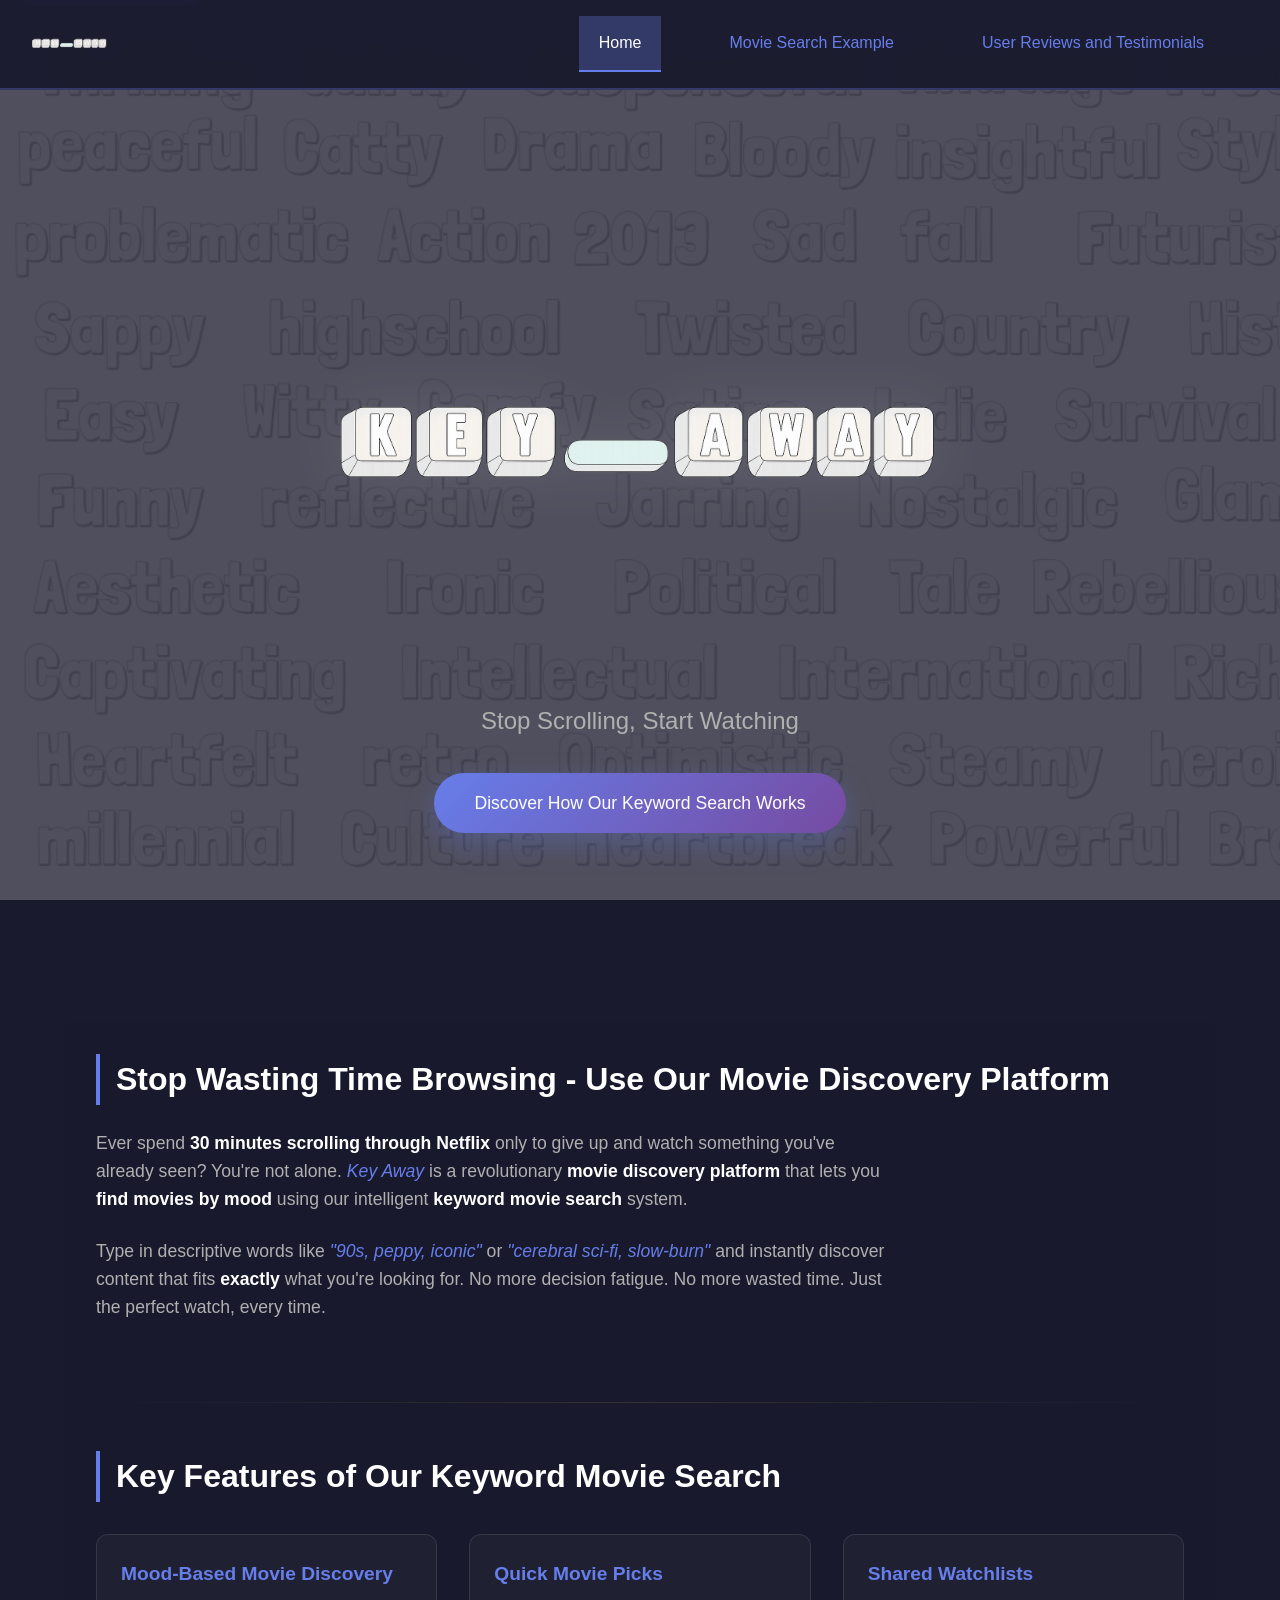
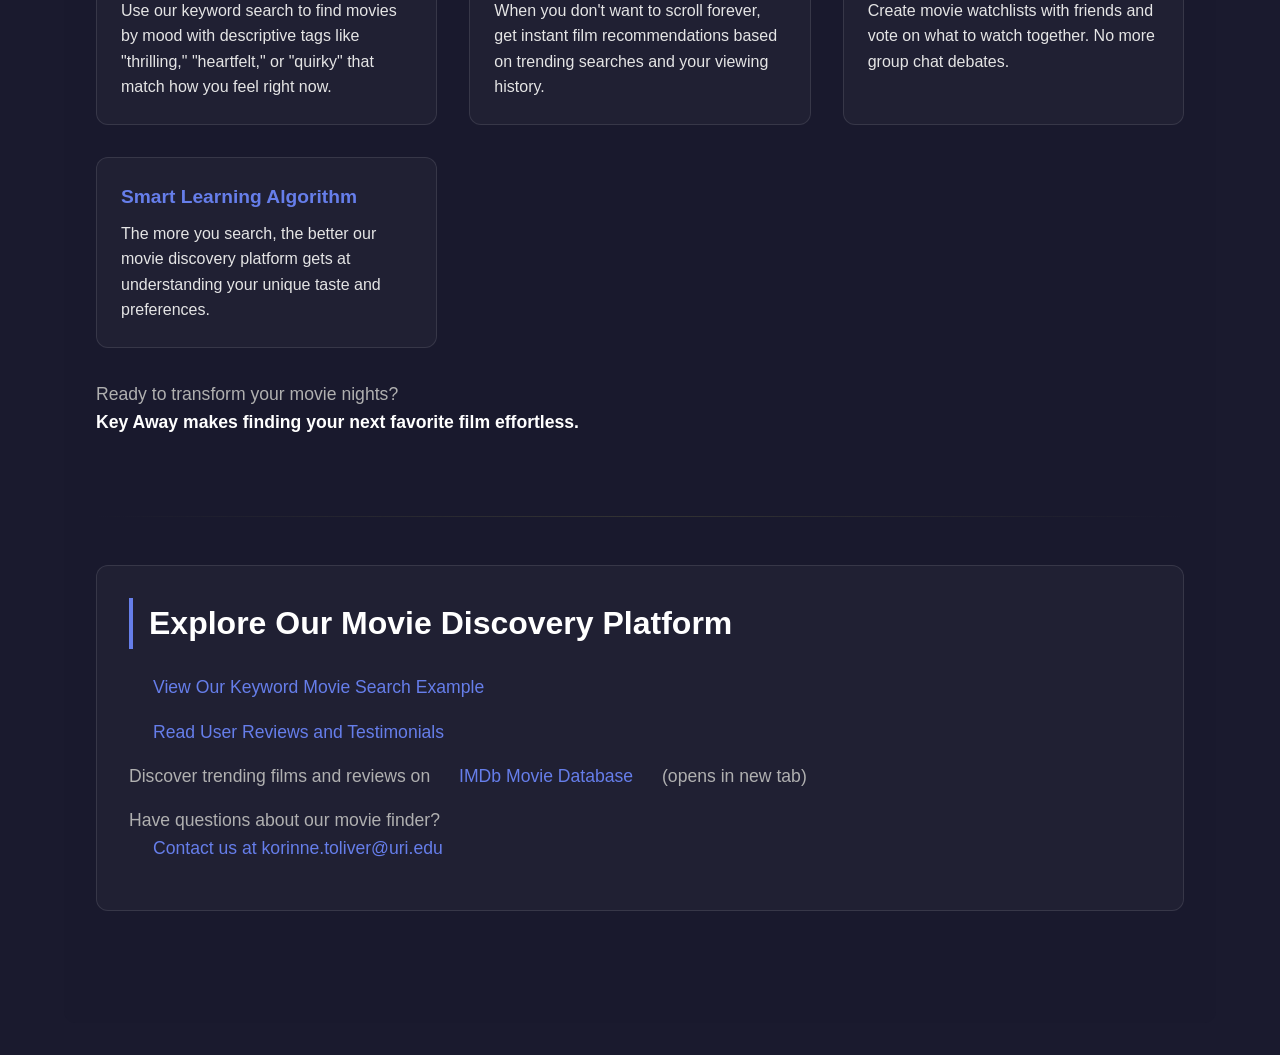
==== commit 48fef7c5: "Java /Documentation" ====
--- a/product_site/key_away.html
+++ b/product_site/key_away.html
@@ -1,7 +1,7 @@
 <!DOCTYPE html>
 <!-- 
     Name: Korinne Toliver
-    Date: 12/08/2025
+    Date: 12/14/2025
     Description: Key Away landing page - a keyword-based movie discovery platform
     AI-assisted suggestion: Enhanced styling, layout improvements, and responsive design
     with dark cinematic theme were refined with help from Claude.
@@ -11,10 +11,41 @@
 <head>
     <meta charset="UTF-8">
     <meta name="viewport" content="width=device-width, initial-scale=1.0">
-    <title>Key Away - Find Your Perfect Watch in Seconds</title>
+    
+    <!-- SEO: Page Title with Keywords -->
+    <title>Key Away - Movie Discovery Platform | Find Movies by Mood with Keyword Search</title>
+    
+    <!-- SEO: Meta Description -->
+    <meta name="description" content="Key Away is a keyword-based movie discovery platform that helps you find movies by mood. Stop scrolling and start watching with our intelligent keyword movie search tool.">
+    
+    <!-- SEO: Keywords Meta Tag -->
+    <meta name="keywords" content="movie discovery platform, keyword movie search, find movies by mood, movie finder, streaming search, what to watch, film recommendations">
+    
+    <!-- SEO: Open Graph Tags for Social Media -->
+    <meta property="og:title" content="Key Away - Movie Discovery Platform">
+    <meta property="og:description" content="Stop scrolling, start watching. Find your perfect movie using keyword-based search.">
+    <meta property="og:image" content="https://korinnetoliver.rhody.dev/csc271_projects/product_site/Images/keyaway_logo.png">
+    <meta property="og:url" content="https://korinnetoliver.rhody.dev/csc271_projects/product_site/key_away.html">
+    <meta property="og:type" content="website">
+    
+    <!-- SEO: Twitter Card Tags -->
+    <meta name="twitter:card" content="summary_large_image">
+    <meta name="twitter:title" content="Key Away - Movie Discovery Platform">
+    <meta name="twitter:description" content="Find movies by mood with keyword-based search">
+    <meta name="twitter:image" content="https://korinnetoliver.rhody.dev/csc271_projects/product_site/Images/keyaway_logo.png">
     
     <!-- Link to external stylesheet -->
     <link rel="stylesheet" href="styles.css">
+    
+    <!-- Google Analytics -->
+    <script async src="https://www.googletagmanager.com/gtag/js?id=G-D9X19G6KZB"></script>
+    <script>
+      window.dataLayer = window.dataLayer || [];
+      function gtag(){dataLayer.push(arguments);}
+      gtag('js', new Date());
+      gtag('config', 'G-D9X19G6KZB');
+    </script>
+    
 </head>
 
 <body class="home-page">
@@ -28,12 +59,12 @@
     <header class="site-header">
         <div class="header-container">
             <div class="logo-nav">
-                <img src="Images/keyaway_logo.png" alt="Key Away Logo" class="header-logo">
+                <img src="Images/keyaway_logo.png" alt="Key Away movie discovery platform logo" class="header-logo">
             </div>
             <nav class="main-nav">
                 <a href="key_away.html" class="nav-link active">Home</a>
-                <a href="example_webpage.html" class="nav-link">Search Example</a>
-                <a href="review.html" class="nav-link">User Reviews</a>
+                <a href="example_webpage.html" class="nav-link">Movie Search Example</a>
+                <a href="review.html" class="nav-link">User Reviews and Testimonials</a>
             </nav>
         </div>
     </header>
@@ -41,12 +72,12 @@
     <!-- Hero Section -->
     <section class="hero">
         <div class="logo-container">
-            <img src="Images/keyaway_logo.png" alt="Key Away - Your keyword-based movie discovery platform">
+            <img src="Images/keyaway_logo.png" alt="Key Away keyword-based movie discovery platform">
         </div>
         
         <p class="tagline">Stop Scrolling, Start Watching</p>
         
-        <a href="example_webpage.html" class="cta-button">Discover How It Works</a>
+        <a href="example_webpage.html" class="cta-button">Discover How Our Keyword Search Works</a>
     </section>
 
     <!-- Main Content -->
@@ -54,17 +85,18 @@
 
         <!-- About Section -->
         <section class="content-section">
-            <h2>Stop Wasting Time Browsing</h2>
+            <!-- SEO: H2 with Keywords -->
+            <h2>Stop Wasting Time Browsing - Use Our Movie Discovery Platform</h2>
 
             <p>
                 Ever spend <strong>30 minutes scrolling through Netflix</strong> only to give up and 
-                watch something you've already seen? You're not alone. <em>Key Away</em> solves the 
-                endless browsing problem by letting you search for movies and shows using 
-                <strong>descriptive keywords</strong> that match your mood.
+                watch something you've already seen? You're not alone. <em>Key Away</em> is a revolutionary 
+                <strong>movie discovery platform</strong> that lets you <strong>find movies by mood</strong> using 
+                our intelligent <strong>keyword movie search</strong> system.
             </p>
 
             <p>
-                Type in words like <em>"90s, peppy, iconic"</em> or <em>"cerebral sci-fi, slow-burn"</em> 
+                Type in descriptive words like <em>"90s, peppy, iconic"</em> or <em>"cerebral sci-fi, slow-burn"</em> 
                 and instantly discover content that fits <strong>exactly</strong> what you're looking for. 
                 No more decision fatigue. No more wasted time. Just the perfect watch, every time.
             </p>
@@ -74,27 +106,27 @@
 
         <!-- Features Section -->
         <section class="content-section">
-            <h2>Key Features</h2>
+            <h2>Key Features of Our Keyword Movie Search</h2>
 
             <ul class="features-list">
                 <li>
-                    <strong>Mood-Based Discovery</strong>
-                    Search using descriptive tags like "thrilling," "heartfelt," or "quirky" 
-                    to find content that matches how you feel right now.
+                    <strong>Mood-Based Movie Discovery</strong>
+                    Use our keyword search to find movies by mood with descriptive tags like "thrilling," 
+                    "heartfelt," or "quirky" that match how you feel right now.
                 </li>
                 <li>
-                    <strong>Quick Picks</strong>
-                    When you don't want to scroll forever, get instant recommendations 
+                    <strong>Quick Movie Picks</strong>
+                    When you don't want to scroll forever, get instant film recommendations 
                     based on trending searches and your viewing history.
                 </li>
                 <li>
-                    <strong>Shared Lists</strong>
-                    Create watchlists with friends and vote on what to watch together. 
+                    <strong>Shared Watchlists</strong>
+                    Create movie watchlists with friends and vote on what to watch together. 
                     No more group chat debates.
                 </li>
                 <li>
-                    <strong>Smart Learning</strong>
-                    The more you search, the better Key Away gets at understanding 
+                    <strong>Smart Learning Algorithm</strong>
+                    The more you search, the better our movie discovery platform gets at understanding 
                     your unique taste and preferences.
                 </li>
             </ul>
@@ -109,31 +141,34 @@
 
         <!-- Links Section -->
         <section class="content-section links-section">
-            <h2>Explore More</h2>
+            <h2>Explore Our Movie Discovery Platform</h2>
 
             <p>
-                <a href="example_webpage.html">See Search Example</a>
+                <a href="example_webpage.html">View Our Keyword Movie Search Example</a>
             </p>
 
             <p>
-                <a href="review.html">User Reviews</a>
+                <a href="review.html">Read User Reviews and Testimonials</a>
             </p>
 
             <p>
                 Discover trending films and reviews on 
                 <a href="https://www.imdb.com" target="_blank" rel="noopener noreferrer">
-                    IMDb
+                    IMDb Movie Database
                 </a> (opens in new tab)
             </p>
 
             <p>
-                Have questions or feedback?<br>
-                <a href="mailto:korinne.toliver@uri.edu">Email me at korinne.toliver@uri.edu</a>
+                Have questions about our movie finder?<br>
+                <a href="mailto:korinne.toliver@uri.edu">Contact us at korinne.toliver@uri.edu</a>
             </p>
         </section>
 
     </main>
 
+    <!-- External JavaScript File -->
+    <script src="keyaway_script.js"></script>
+
 </body>
 
 </html>
--- a/product_site/styles.css
+++ b/product_site/styles.css
@@ -814,7 +814,7 @@
 
 /* ===== PART II: RESPONSIVE WEB DESIGN ===== */
 /* Media query for screens 600px or less */
-@media (max-width: 600px) {
+@media (max-width: 400px) {
     /* Header links: don't float, display as block, text aligned left */
     .nav-link {
         float: none;
